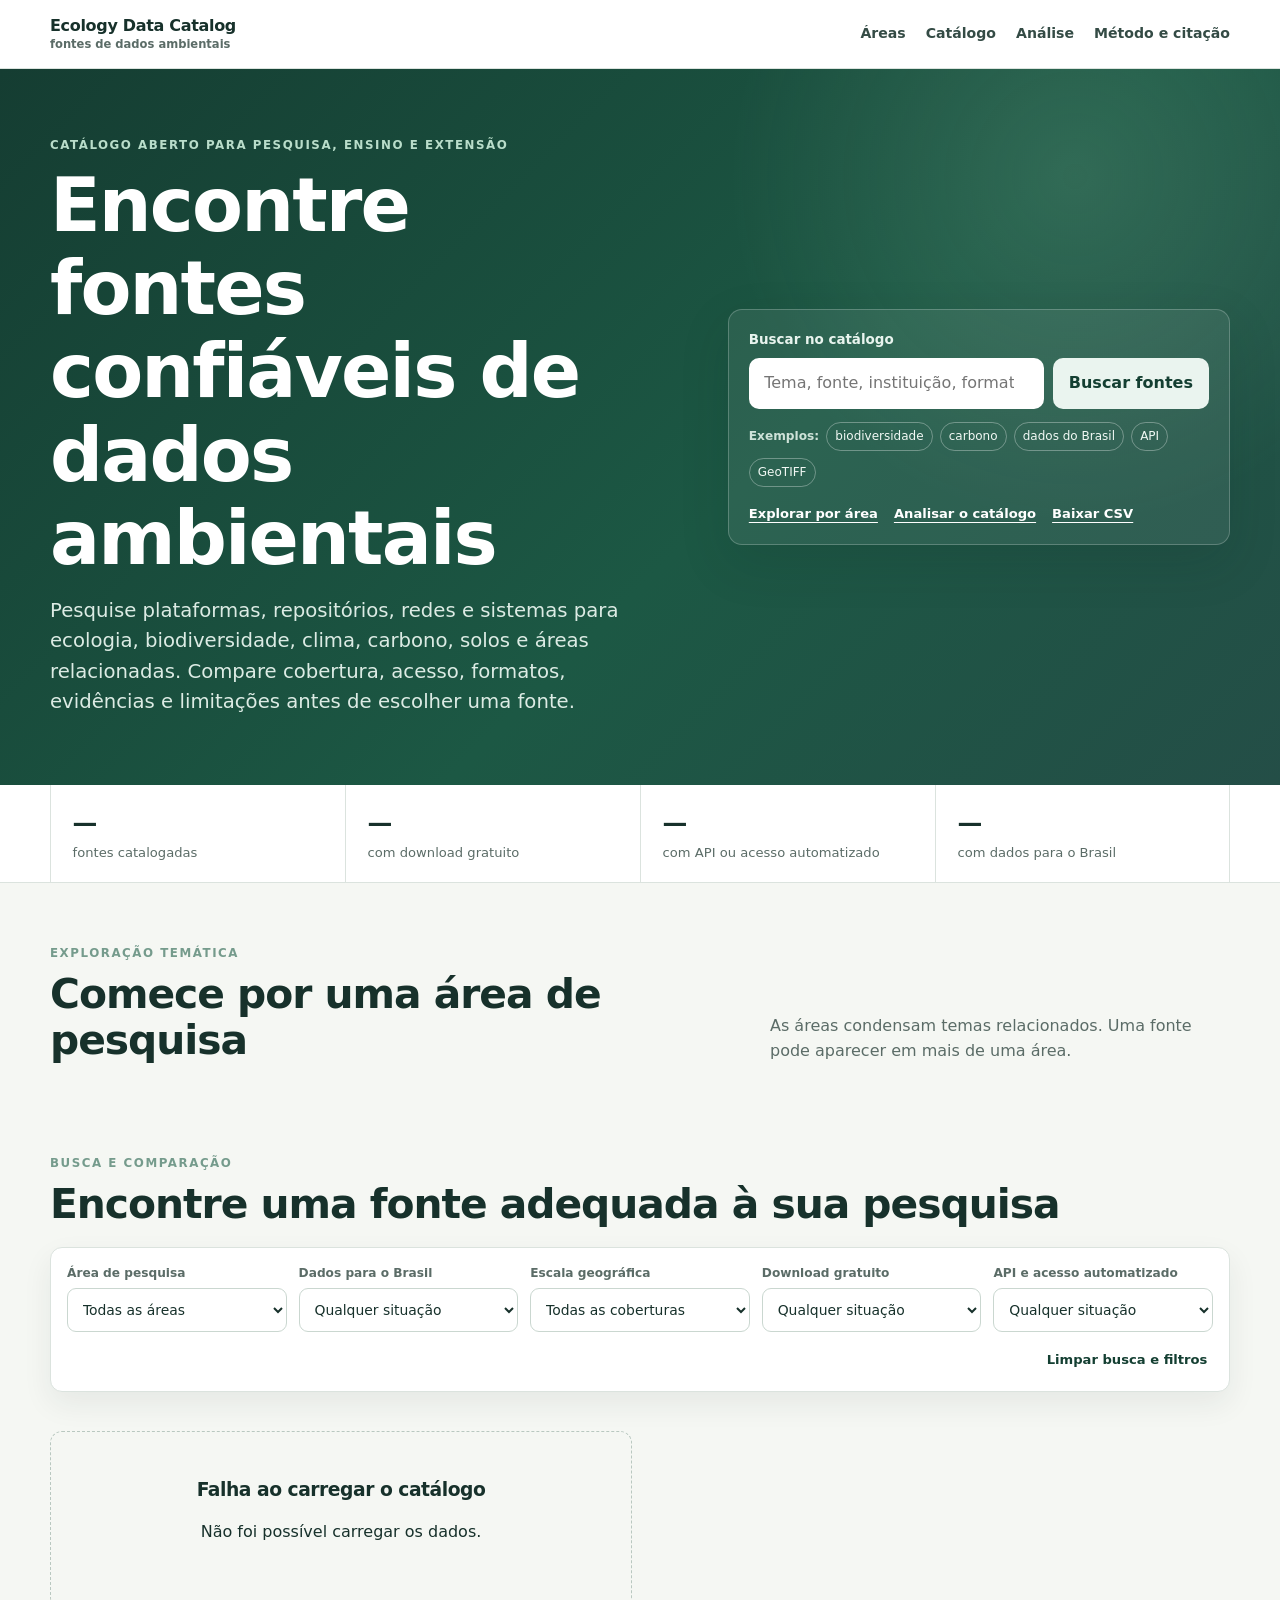
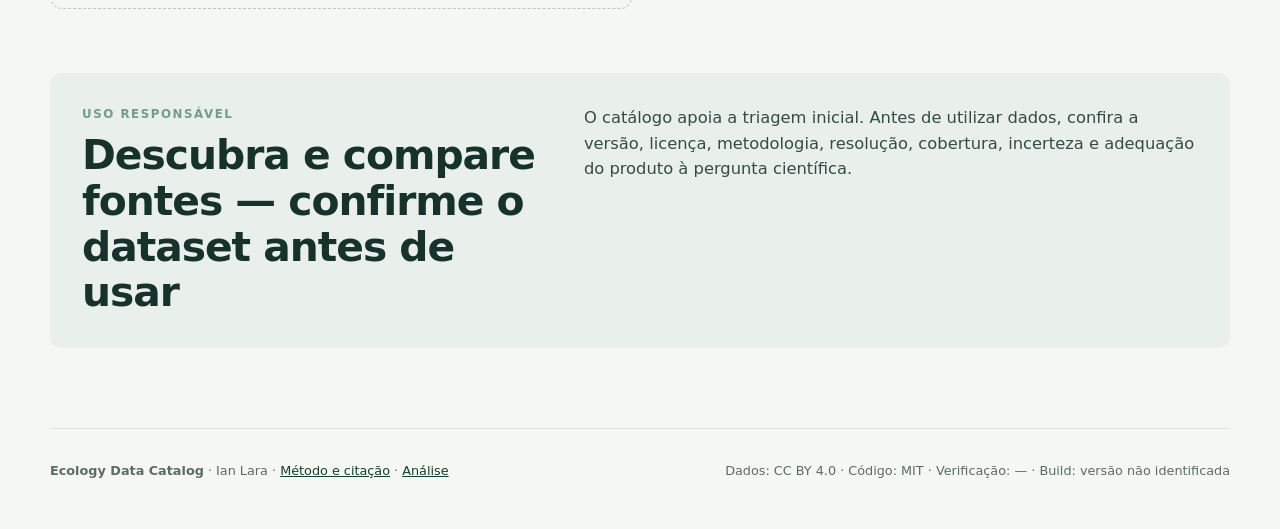
==== index.html @ 678d7e71 "Reorganizar interface e preparar governança da release Executa UX1 e RELEASE1 documental sem alterar" ====
<!doctype html>
<html lang="pt-BR">
<head>
<meta charset="utf-8"><meta name="viewport" content="width=device-width,initial-scale=1">
<meta name="description" content="Pesquise e compare fontes confiáveis de dados ambientais para pesquisa, ensino e extensão.">
<title>Ecology Data Catalog · Fontes de dados ambientais</title><link rel="stylesheet" href="assets/style.css">
</head>
<body>
<a class="skip" href="#conteudo">Ir ao conteúdo</a>
<nav class="site-nav" aria-label="Navegação principal"><div class="wrap nav-inner">
<a class="brand" href="index.html"><span>Ecology Data Catalog</span><small>fontes de dados ambientais</small></a>
<div class="nav-links"><a href="#areas">Áreas</a><a href="#catalogo">Catálogo</a><a href="analytics.html">Análise</a><a href="about.html">Método e citação</a></div>
</div></nav>
<header class="hero"><div class="wrap hero-grid">
<div class="hero-copy">
<p class="eyebrow">Catálogo aberto para pesquisa, ensino e extensão</p>
<h1>Encontre fontes confiáveis de dados ambientais</h1>
<p class="lead">Pesquise plataformas, repositórios, redes e sistemas para ecologia, biodiversidade, clima, carbono, solos e áreas relacionadas. Compare cobertura, acesso, formatos, evidências e limitações antes de escolher uma fonte.</p>
</div>
<div class="hero-tool">
<form class="hero-search" id="hero-search" role="search">
<label for="q">Buscar no catálogo</label>
<div class="search-row"><input id="q" type="search" autocomplete="off" placeholder="Tema, fonte, instituição, formato ou finalidade…"><button type="submit">Buscar fontes</button></div>
</form>
<div class="quick-search" aria-label="Buscas sugeridas"><span>Exemplos:</span><button type="button" data-query="biodiversidade">biodiversidade</button><button type="button" data-query="carbono">carbono</button><button type="button" data-query="Brasil">dados do Brasil</button><button type="button" data-query="API">API</button><button type="button" data-query="GeoTIFF">GeoTIFF</button></div>
<div class="hero-links"><a href="#areas">Explorar por área</a><a href="analytics.html">Analisar o catálogo</a><a href="data/data_resources.csv" download>Baixar CSV</a></div>
</div>
</div></header>
<section class="stats" aria-label="Resumo do catálogo"><div class="wrap stats-grid">
<div><strong id="n-total">—</strong><span>fontes catalogadas</span></div>
<div><strong id="n-free">—</strong><span>com download gratuito</span></div>
<div><strong id="n-api">—</strong><span>com API ou acesso automatizado</span></div>
<div><strong id="n-br">—</strong><span>com dados para o Brasil</span></div>
</div></section>
<main id="conteudo">
<section class="wrap areas-section" id="areas">
<div class="section-heading"><div><p class="eyebrow">Exploração temática</p><h2>Comece por uma área de pesquisa</h2></div><p>As áreas condensam temas relacionados. Uma fonte pode aparecer em mais de uma área.</p></div>
<div class="area-grid" id="area-links"></div>
</section>
<section class="wrap catalog" id="catalogo">
<div class="heading"><div><p class="eyebrow">Busca e comparação</p><h2>Encontre uma fonte adequada à sua pesquisa</h2></div><p id="count" aria-live="polite"></p></div>
<form class="filters" id="filters" role="search" aria-label="Filtros do catálogo">
<label><span>Área de pesquisa</span><select id="area"><option value="">Todas as áreas</option></select></label>
<label><span>Dados para o Brasil</span><select id="brazil"><option value="">Qualquer situação</option><option>sim</option><option>parcial</option><option>não</option><option>não se aplica</option><option>desconhecido</option></select></label>
<label><span>Escala geográfica</span><select id="coverage"><option value="">Todas as coberturas</option></select></label>
<label><span>Download gratuito</span><select id="download"><option value="">Qualquer situação</option><option>sim</option><option>parcial</option><option>não</option><option>desconhecido</option><option>não se aplica</option></select></label>
<label><span>API e acesso automatizado</span><select id="programmatic"><option value="">Qualquer situação</option><option>sim</option><option>parcial</option><option>não</option><option>não se aplica</option><option>desconhecido</option></select></label>
<button type="button" id="clear">Limpar busca e filtros</button>
</form>
<div id="list" class="cards"></div>
<div id="empty" class="empty" hidden><h3>Nenhuma fonte corresponde à busca</h3><p>Remova um filtro ou tente um termo mais amplo.</p></div>
</section>
<section class="wrap about"><div><p class="eyebrow">Uso responsável</p><h2>Descubra e compare fontes — confirme o dataset antes de usar</h2></div><p>O catálogo apoia a triagem inicial. Antes de utilizar dados, confira a versão, licença, metodologia, resolução, cobertura, incerteza e adequação do produto à pergunta científica.</p></section>
</main>
<footer class="wrap"><p><strong>Ecology Data Catalog</strong> · Ian Lara · <a href="about.html">Método e citação</a> · <a href="analytics.html">Análise</a></p><p>Dados: CC BY 4.0 · Código: MIT · Verificação: <span id="updated">—</span> · Build: <span data-build-meta>—</span></p></footer>
<script src="assets/app.js" defer></script>
<script src="assets/build-meta.js" defer></script>
</body></html>
---- assets/style.css ----
:root{
  --ink:#17312b;
  --muted:#5b6c67;
  --paper:#f5f7f3;
  --surface:#ffffff;
  --line:#dbe3de;
  --green:#205f49;
  --dark:#143f32;
  --soft:#e5f1eb;
  --blue:#e8f1f5;
  --amber:#f6eed9;
  --shadow:0 12px 30px #17312b12;
  font-family:Inter,ui-sans-serif,system-ui,-apple-system,"Segoe UI",sans-serif;
  color:var(--ink);
  background:var(--paper);
}
*{box-sizing:border-box}
html{scroll-behavior:smooth}
body{margin:0;line-height:1.55;background:var(--paper)}
a{color:var(--dark)}
a:focus-visible,button:focus-visible,input:focus-visible,select:focus-visible,summary:focus-visible{outline:3px solid #76a995;outline-offset:3px}
button,input,select{font:inherit}
.skip{position:fixed;top:-5rem;left:1rem;z-index:20;padding:.7rem 1rem;background:#fff;border-radius:8px}
.skip:focus{top:1rem}
.wrap{width:min(1180px,calc(100% - 2rem));margin-inline:auto}

.site-nav{position:sticky;top:0;z-index:10;background:#ffffffee;border-bottom:1px solid var(--line);backdrop-filter:blur(12px)}
.nav-inner{display:flex;min-height:68px;align-items:center;justify-content:space-between;gap:2rem}
.brand{display:flex;flex-direction:column;color:var(--ink);text-decoration:none;line-height:1.15}
.brand span{font-weight:850;letter-spacing:-.02em}
.brand small{margin-top:.18rem;color:var(--muted);font-size:.72rem;font-weight:600}
.nav-links{display:flex;align-items:center;gap:1.25rem}
.nav-links a{color:#344b45;font-size:.88rem;font-weight:700;text-decoration:none}
.nav-links a:hover{text-decoration:underline;text-underline-offset:.25rem}

.hero{color:#fff;background:radial-gradient(circle at 84% 15%,#9dcab029,transparent 28%),linear-gradient(135deg,#153d32,#1c5844 58%,#244e47)}
.hero-grid{display:grid;grid-template-columns:minmax(0,1.1fr) minmax(340px,.9fr);gap:4rem;align-items:center;padding:4.2rem 0}
.hero-copy{min-width:0}
.eyebrow{margin:0 0 .6rem;color:#759b8c;font-size:.74rem;font-weight:850;letter-spacing:.13em;text-transform:uppercase}
.hero .eyebrow{color:#b9ddca}
h1,h2,h3{margin-top:0;line-height:1.12;letter-spacing:-.025em}
h1{max-width:760px;margin-bottom:1rem;font-size:clamp(2.45rem,5.8vw,4.7rem)}
h2{font-size:clamp(1.75rem,3.6vw,2.55rem)}
.lead{max-width:760px;margin:0;color:#dcebe4;font-size:clamp(1.02rem,1.8vw,1.23rem)}
.hero-tool{padding:1.25rem;background:#ffffff12;border:1px solid #ffffff38;border-radius:14px;box-shadow:0 18px 50px #0b2a2224}
.hero-search label{display:block;margin-bottom:.45rem;color:#e8f4ee;font-size:.84rem;font-weight:800}
.search-row{display:grid;grid-template-columns:minmax(0,1fr) auto;gap:.55rem}
.search-row input{min-width:0;min-height:50px;padding:.78rem .9rem;border:1px solid #ffffff85;border-radius:10px;background:#fff;color:var(--ink)}
.search-row button{min-height:50px;padding:.72rem 1rem;border:0;border-radius:10px;background:#eaf4ef;color:var(--dark);font-weight:850;cursor:pointer}
.quick-search{display:flex;flex-wrap:wrap;align-items:center;gap:.45rem;margin-top:.8rem;color:#cee2d8;font-size:.76rem}
.quick-search span{font-weight:750}
.quick-search button{padding:.25rem .5rem;border:1px solid #ffffff52;border-radius:999px;background:transparent;color:#f1f8f4;font-size:.75rem;cursor:pointer}
.quick-search button:hover{background:#ffffff18}
.hero-links{display:flex;flex-wrap:wrap;gap:.75rem 1rem;margin-top:1.1rem}
.hero-links a{color:#fff;font-size:.82rem;font-weight:750;text-underline-offset:.22rem}
.actions{display:flex;flex-wrap:wrap;gap:.7rem;margin-top:1.6rem}
.btn{display:inline-flex;min-height:44px;align-items:center;padding:.65rem .9rem;border:1px solid #ffffff66;border-radius:10px;color:#fff;font-weight:750;text-decoration:none}
.btn.primary,.primary{background:#fff;color:var(--dark)}

.stats{background:#fff;border-bottom:1px solid var(--line)}
.stats-grid{display:grid;grid-template-columns:repeat(4,1fr)}
.stats-grid div{display:flex;flex-direction:column;padding:1.2rem 1.35rem;border-left:1px solid var(--line)}
.stats-grid div:last-child{border-right:1px solid var(--line)}
.stats strong{font-size:1.55rem}
.stats span{color:var(--muted);font-size:.82rem}

.areas-section{padding:3.8rem 0 1.2rem}
.section-heading,.heading{display:flex;align-items:end;justify-content:space-between;gap:2rem;margin-bottom:1.25rem}
.section-heading h2,.heading h2{margin:0}
.section-heading>p,.heading>p{max-width:460px;margin:0;color:var(--muted)}
.area-grid{display:grid;grid-template-columns:repeat(3,minmax(0,1fr));gap:.8rem}
.area-card{display:flex;min-height:112px;flex-direction:column;align-items:flex-start;justify-content:space-between;padding:1rem;border:1px solid var(--line);border-radius:12px;background:#fff;color:var(--ink);text-align:left;cursor:pointer}
.area-card:hover{border-color:#a9c4b6;box-shadow:var(--shadow)}
.area-card strong{font-size:.95rem;line-height:1.3}
.area-card span{color:var(--muted);font-size:.78rem}

.catalog{padding:3.2rem 0 4rem}
.filters{display:grid;grid-template-columns:repeat(5,minmax(135px,1fr));gap:.75rem;padding:1rem;background:#fff;border:1px solid var(--line);border-radius:12px;box-shadow:var(--shadow)}
.filters label{display:flex;flex-direction:column;gap:.3rem;color:var(--muted);font-size:.76rem;font-weight:780}
.filters select{width:100%;min-height:44px;padding:.62rem .68rem;border:1px solid #cad7d0;border-radius:9px;background:#fff;color:var(--ink);font-size:.87rem;font-weight:500}
.filters button{grid-column:1/-1;justify-self:end;padding:.35rem;border:0;background:none;color:var(--dark);font-size:.82rem;font-weight:780;cursor:pointer}

.cards{display:grid;grid-template-columns:repeat(2,minmax(0,1fr));gap:1rem;margin-top:1.2rem}
.card{display:flex;min-width:0;flex-direction:column;padding:1.2rem;background:#fff;border:1px solid var(--line);border-radius:12px}
.card:hover{border-color:#b6cbbf;box-shadow:var(--shadow)}
.top{display:flex;align-items:start;justify-content:space-between;gap:1rem}
.card h3{margin-bottom:.35rem;font-size:1.18rem}
.acronym{color:var(--muted);font-weight:650}
.tag{flex:0 1 auto;max-width:46%;text-align:right;padding:.25rem .48rem;border-radius:8px;background:var(--soft);color:var(--dark);font-size:.7rem;font-weight:800}
.description{color:#344b45}
.chips{display:flex;flex-wrap:wrap;gap:.4rem;margin:.7rem 0}
.chip{padding:.22rem .46rem;border-radius:7px;background:var(--blue);color:#315464;font-size:.72rem}
.access{display:flex;flex-wrap:wrap;gap:.5rem;margin-top:auto;color:var(--muted);font-size:.78rem}
.access span{padding:.28rem .48rem;border:1px solid var(--line);border-radius:8px}
details{margin-top:1rem;padding-top:.8rem;border-top:1px solid var(--line)}
summary{color:var(--dark);font-weight:750;cursor:pointer}
.details{display:grid;grid-template-columns:1fr 1fr;gap:.8rem 1rem;margin:1rem 0}
.detail{min-width:0}
.detail strong{display:block;color:var(--muted);font-size:.68rem;letter-spacing:.04em;text-transform:uppercase}
.detail span{overflow-wrap:anywhere;font-size:.86rem}
.notes{padding:.7rem;background:var(--amber);border-radius:9px;font-size:.84rem}
.source-links{display:flex;flex-wrap:wrap;gap:.5rem 1rem;align-items:center}
.source{display:inline-flex;margin-top:.8rem;font-weight:800}
.empty{margin-top:1.2rem;padding:3rem 1rem;border:1px dashed #b9c8c0;border-radius:12px;text-align:center}

.about{display:grid;grid-template-columns:.85fr 1.15fr;gap:3rem;margin:0 auto 5rem;padding:2rem;background:#e9efeb;border-radius:12px}
.about h2{margin:0}
.about>p{margin:0;color:#344b45;font-size:1.02rem}
footer{display:flex;justify-content:space-between;gap:2rem;padding:2rem 0 3rem;border-top:1px solid var(--line);color:var(--muted);font-size:.8rem}
footer p{margin:0}

.hero.compact .wrap{padding:3.2rem 0 2.8rem}
.hero.compact h1{font-size:clamp(2.25rem,5vw,4rem)}
.analytics{padding:3.5rem 0}
.analysis-intro{display:grid;grid-template-columns:.8fr 1.2fr;gap:3rem;align-items:end;margin-bottom:1.5rem}
.analysis-intro h2{margin:0}
.analysis-intro>p{margin:0;color:var(--muted)}
.summary-grid{display:grid;grid-template-columns:repeat(6,1fr);margin-bottom:1.2rem;background:#fff;border:1px solid var(--line);border-radius:12px;overflow:hidden}
.summary-grid div{display:flex;min-width:0;flex-direction:column;padding:1.15rem;border-right:1px solid var(--line)}
.summary-grid div:last-child{border-right:0}
.summary-grid strong{font-size:1.55rem}
.summary-grid span{color:var(--muted);font-size:.78rem}
.chart-grid{display:grid;grid-template-columns:repeat(2,minmax(0,1fr));gap:1rem}
.chart-card{padding:1.25rem;background:#fff;border:1px solid var(--line);border-radius:12px}
.chart-card.wide{grid-column:1/-1}
.chart-card h2{margin-bottom:.35rem;font-size:1.35rem}
.chart-card>p{margin-top:0;color:var(--muted);font-size:.87rem}
.bars{display:grid;gap:.72rem;margin-top:1rem}
.bar-row{display:grid;gap:.25rem}
.bar-label{display:flex;justify-content:space-between;gap:1rem;font-size:.84rem}
.bar-label span{overflow-wrap:anywhere}
.bar-track{height:.58rem;overflow:hidden;background:var(--soft);border-radius:999px}
.bar-track span{display:block;height:100%;background:linear-gradient(90deg,var(--green),#4f9277);border-radius:inherit}
.prose{max-width:920px;padding-top:3.7rem;padding-bottom:4rem}
.prose section{padding:1.7rem 0;border-bottom:1px solid var(--line)}
.prose section:first-child{padding-top:0}
.prose h2{font-size:clamp(1.55rem,3vw,2.1rem)}
.prose p,.prose li{color:#344b45}
.prose blockquote{margin:1rem 0;padding:1rem 1.2rem;background:#e9efeb;border-left:4px solid var(--green);border-radius:0 10px 10px 0}
.prose li+li{margin-top:.35rem}

@media(max-width:960px){
  .hero-grid{grid-template-columns:1fr;gap:2rem;padding:3.7rem 0}
  .area-grid{grid-template-columns:repeat(2,minmax(0,1fr))}
  .filters{grid-template-columns:repeat(3,1fr)}
  .stats-grid{grid-template-columns:repeat(2,1fr)}
  .summary-grid{grid-template-columns:repeat(3,1fr)}
  .summary-grid div{border-bottom:1px solid var(--line)}
}
@media(max-width:720px){
  .nav-inner{min-height:60px}
  .brand small{display:none}
  .nav-links{gap:.8rem}
  .nav-links a:nth-child(1),.nav-links a:nth-child(3){display:none}
  .hero-grid{padding:3rem 0}
  .search-row{grid-template-columns:1fr}
  .section-heading,.heading,footer{align-items:start;flex-direction:column}
  .area-grid,.filters,.cards,.about,.analysis-intro,.chart-grid{grid-template-columns:1fr}
  .details{grid-template-columns:1fr}
  .stats-grid div{padding:1rem}
  .summary-grid{grid-template-columns:repeat(2,1fr)}
  .chart-card.wide{grid-column:auto}
}
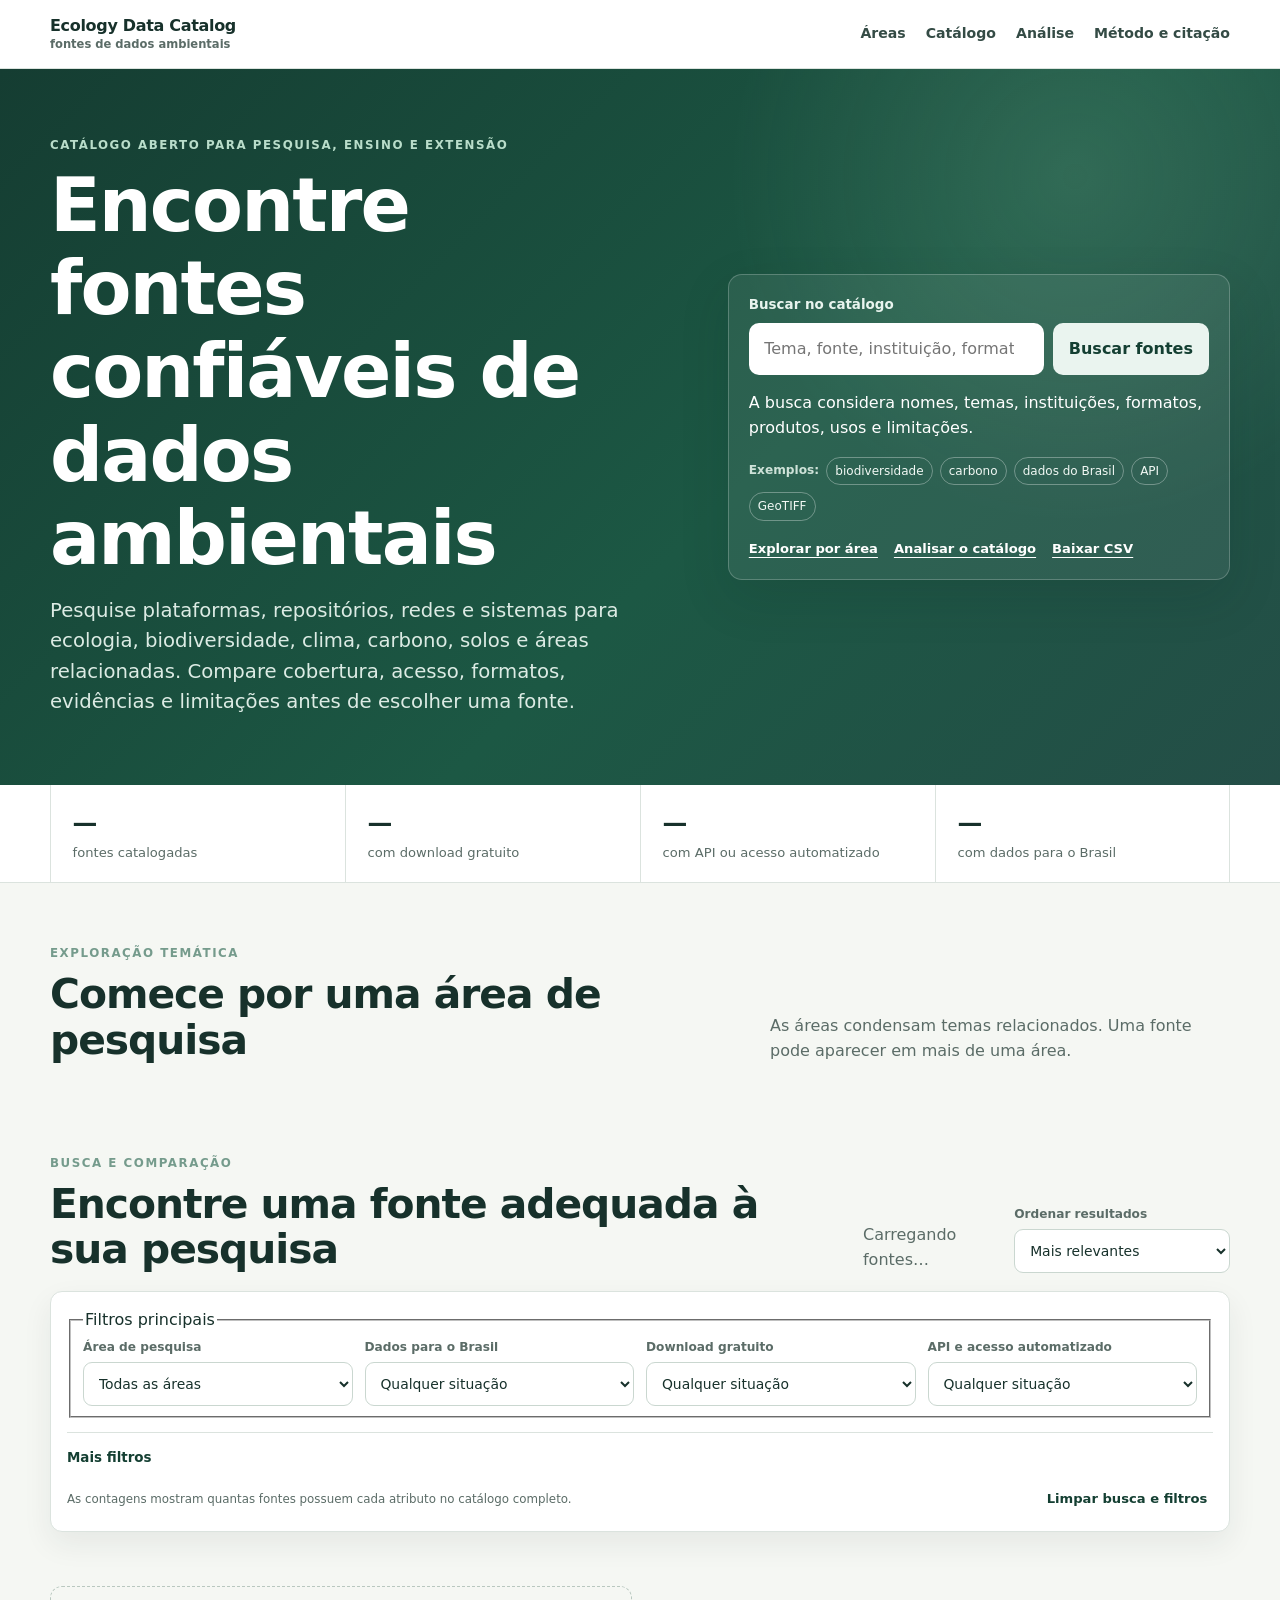
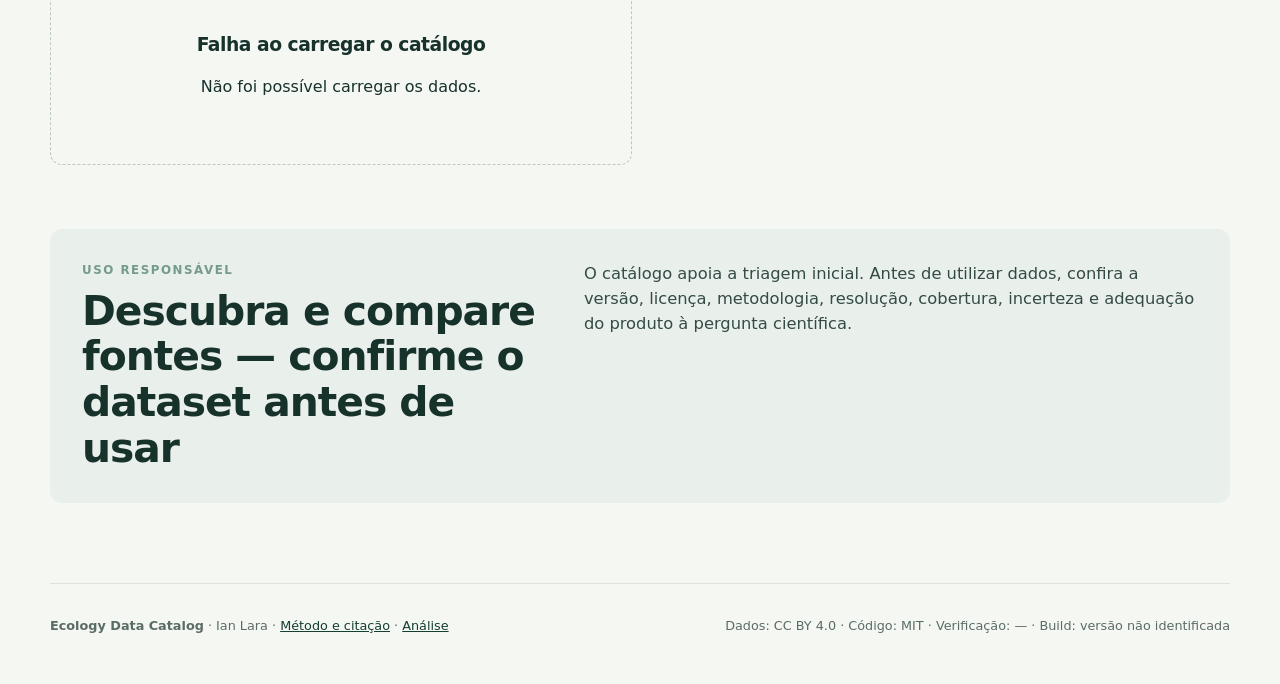
==== commit 60dfdfc1: "a11y: aprimorar estrutura, estados e fallback do catálogo" ====
--- a/index.html
+++ b/index.html
@@ -3,13 +3,14 @@
 <head>
 <meta charset="utf-8"><meta name="viewport" content="width=device-width,initial-scale=1">
 <meta name="description" content="Pesquise e compare fontes confiáveis de dados ambientais para pesquisa, ensino e extensão.">
+<meta name="theme-color" content="#173f32"><meta name="color-scheme" content="light">
 <title>Ecology Data Catalog · Fontes de dados ambientais</title><link rel="stylesheet" href="assets/style.css">
 </head>
 <body>
 <a class="skip" href="#conteudo">Ir ao conteúdo</a>
 <nav class="site-nav" aria-label="Navegação principal"><div class="wrap nav-inner">
-<a class="brand" href="index.html"><span>Ecology Data Catalog</span><small>fontes de dados ambientais</small></a>
-<div class="nav-links"><a href="#areas">Áreas</a><a href="#catalogo">Catálogo</a><a href="analytics.html">Análise</a><a href="about.html">Método e citação</a></div>
+<a class="brand" href="index.html" aria-label="Ecology Data Catalog — página inicial"><span>Ecology Data Catalog</span><small>fontes de dados ambientais</small></a>
+<div class="nav-links"><a href="#areas">Áreas</a><a href="#catalogo" aria-current="page">Catálogo</a><a href="analytics.html">Análise</a><a href="about.html">Método e citação</a></div>
 </div></nav>
 <header class="hero"><div class="wrap hero-grid">
 <div class="hero-copy">
@@ -18,9 +19,10 @@
 <p class="lead">Pesquise plataformas, repositórios, redes e sistemas para ecologia, biodiversidade, clima, carbono, solos e áreas relacionadas. Compare cobertura, acesso, formatos, evidências e limitações antes de escolher uma fonte.</p>
 </div>
 <div class="hero-tool">
-<form class="hero-search" id="hero-search" role="search">
+<form class="hero-search" id="hero-search" role="search" aria-label="Busca principal do catálogo">
 <label for="q">Buscar no catálogo</label>
-<div class="search-row"><input id="q" type="search" autocomplete="off" placeholder="Tema, fonte, instituição, formato ou finalidade…"><button type="submit">Buscar fontes</button></div>
+<div class="search-row"><input id="q" type="search" autocomplete="off" enterkeyhint="search" aria-describedby="search-help" placeholder="Tema, fonte, instituição, formato ou finalidade…"><button type="submit">Buscar fontes</button></div>
+<p class="search-help" id="search-help">A busca considera nomes, temas, instituições, formatos, produtos, usos e limitações.</p>
 </form>
 <div class="quick-search" aria-label="Buscas sugeridas"><span>Exemplos:</span><button type="button" data-query="biodiversidade">biodiversidade</button><button type="button" data-query="carbono">carbono</button><button type="button" data-query="Brasil">dados do Brasil</button><button type="button" data-query="API">API</button><button type="button" data-query="GeoTIFF">GeoTIFF</button></div>
 <div class="hero-links"><a href="#areas">Explorar por área</a><a href="analytics.html">Analisar o catálogo</a><a href="data/data_resources.csv" download>Baixar CSV</a></div>
@@ -33,22 +35,36 @@
 <div><strong id="n-br">—</strong><span>com dados para o Brasil</span></div>
 </div></section>
 <main id="conteudo">
-<section class="wrap areas-section" id="areas">
-<div class="section-heading"><div><p class="eyebrow">Exploração temática</p><h2>Comece por uma área de pesquisa</h2></div><p>As áreas condensam temas relacionados. Uma fonte pode aparecer em mais de uma área.</p></div>
-<div class="area-grid" id="area-links"></div>
+<section class="wrap areas-section" id="areas" aria-labelledby="areas-heading">
+<div class="section-heading"><div><p class="eyebrow">Exploração temática</p><h2 id="areas-heading">Comece por uma área de pesquisa</h2></div><p>As áreas condensam temas relacionados. Uma fonte pode aparecer em mais de uma área.</p></div>
+<div class="area-grid" id="area-links" aria-live="polite" aria-busy="true"></div>
 </section>
-<section class="wrap catalog" id="catalogo">
-<div class="heading"><div><p class="eyebrow">Busca e comparação</p><h2>Encontre uma fonte adequada à sua pesquisa</h2></div><p id="count" aria-live="polite"></p></div>
-<form class="filters" id="filters" role="search" aria-label="Filtros do catálogo">
+<section class="wrap catalog" id="catalogo" aria-labelledby="catalog-heading">
+<div class="catalog-toolbar">
+<div class="heading"><div><p class="eyebrow">Busca e comparação</p><h2 id="catalog-heading" tabindex="-1">Encontre uma fonte adequada à sua pesquisa</h2></div><p id="count" role="status" aria-live="polite" aria-atomic="true">Carregando fontes…</p></div>
+<label class="sort-control" for="sort"><span>Ordenar resultados</span><select id="sort"><option value="relevance">Mais relevantes</option><option value="name">Nome de A a Z</option><option value="verified">Verificação mais recente</option></select></label>
+</div>
+<form class="filters" id="filters" role="search" aria-label="Filtros do catálogo" aria-describedby="filter-note">
+<fieldset class="essential-grid"><legend class="sr-only">Filtros principais</legend>
 <label><span>Área de pesquisa</span><select id="area"><option value="">Todas as áreas</option></select></label>
-<label><span>Dados para o Brasil</span><select id="brazil"><option value="">Qualquer situação</option><option>sim</option><option>parcial</option><option>não</option><option>não se aplica</option><option>desconhecido</option></select></label>
-<label><span>Escala geográfica</span><select id="coverage"><option value="">Todas as coberturas</option></select></label>
-<label><span>Download gratuito</span><select id="download"><option value="">Qualquer situação</option><option>sim</option><option>parcial</option><option>não</option><option>desconhecido</option><option>não se aplica</option></select></label>
-<label><span>API e acesso automatizado</span><select id="programmatic"><option value="">Qualquer situação</option><option>sim</option><option>parcial</option><option>não</option><option>não se aplica</option><option>desconhecido</option></select></label>
-<button type="button" id="clear">Limpar busca e filtros</button>
+<label><span>Dados para o Brasil</span><select id="brazil"><option value="">Qualquer situação</option></select></label>
+<label><span>Download gratuito</span><select id="download"><option value="">Qualquer situação</option></select></label>
+<label><span>API e acesso automatizado</span><select id="programmatic"><option value="">Qualquer situação</option></select></label>
+</fieldset>
+<details class="advanced-filters" id="advanced-filters">
+<summary>Mais filtros <span id="advanced-count" aria-live="polite"></span></summary>
+<fieldset class="advanced-grid"><legend class="sr-only">Filtros avançados</legend>
+<label><span>Cobertura geográfica declarada</span><select id="coverage"><option value="">Todas as coberturas</option></select></label>
+<label><span>Formato de dados</span><select id="format"><option value="">Todos os formatos</option></select></label>
+<label><span>Tipo de evidência</span><select id="evidence"><option value="">Todos os tipos</option></select></label>
+</fieldset>
+</details>
+<div class="filter-footer"><p id="filter-note">As contagens mostram quantas fontes possuem cada atributo no catálogo completo.</p><button type="button" id="clear">Limpar busca e filtros</button></div>
 </form>
-<div id="list" class="cards"></div>
-<div id="empty" class="empty" hidden><h3>Nenhuma fonte corresponde à busca</h3><p>Remova um filtro ou tente um termo mais amplo.</p></div>
+<div class="active-filters" id="active-filters" role="region" aria-label="Filtros ativos" aria-live="polite" hidden></div>
+<div id="list" class="cards" role="list" aria-busy="true" aria-describedby="count"></div>
+<div id="empty" class="empty" role="status" hidden><h3>Nenhuma fonte corresponde à busca</h3><p>Remova um filtro ou tente um termo mais amplo.</p></div>
+<noscript><div class="noscript"><h3>O catálogo interativo requer JavaScript</h3><p>Você ainda pode <a href="data/data_resources.csv" download>baixar o CSV completo</a>, consultar a <a href="about.html">metodologia e citação</a> ou acessar o <a href="https://github.com/Ian-loc/ecology-data-catalog">repositório no GitHub</a>.</p></div></noscript>
 </section>
 <section class="wrap about"><div><p class="eyebrow">Uso responsável</p><h2>Descubra e compare fontes — confirme o dataset antes de usar</h2></div><p>O catálogo apoia a triagem inicial. Antes de utilizar dados, confira a versão, licença, metodologia, resolução, cobertura, incerteza e adequação do produto à pergunta científica.</p></section>
 </main>
--- a/assets/style.css
+++ b/assets/style.css
@@ -71,14 +71,30 @@
 .area-grid{display:grid;grid-template-columns:repeat(3,minmax(0,1fr));gap:.8rem}
 .area-card{display:flex;min-height:112px;flex-direction:column;align-items:flex-start;justify-content:space-between;padding:1rem;border:1px solid var(--line);border-radius:12px;background:#fff;color:var(--ink);text-align:left;cursor:pointer}
 .area-card:hover{border-color:#a9c4b6;box-shadow:var(--shadow)}
+.area-card.is-active{border-color:var(--green);background:var(--soft);box-shadow:0 0 0 1px var(--green)}
 .area-card strong{font-size:.95rem;line-height:1.3}
 .area-card span{color:var(--muted);font-size:.78rem}
 
 .catalog{padding:3.2rem 0 4rem}
-.filters{display:grid;grid-template-columns:repeat(5,minmax(135px,1fr));gap:.75rem;padding:1rem;background:#fff;border:1px solid var(--line);border-radius:12px;box-shadow:var(--shadow)}
+.catalog-toolbar{display:flex;align-items:end;justify-content:space-between;gap:1.5rem;margin-bottom:1.1rem}
+.catalog-toolbar .heading{flex:1;margin:0}
+.sort-control{display:flex;min-width:210px;flex-direction:column;gap:.3rem;color:var(--muted);font-size:.76rem;font-weight:780}
+.sort-control select,.filters select{width:100%;min-height:44px;padding:.62rem .68rem;border:1px solid #cad7d0;border-radius:9px;background:#fff;color:var(--ink);font-size:.87rem;font-weight:500}
+.filters{padding:1rem;background:#fff;border:1px solid var(--line);border-radius:12px;box-shadow:var(--shadow)}
+.essential-grid{display:grid;grid-template-columns:repeat(4,minmax(145px,1fr));gap:.75rem}
+.advanced-grid{display:grid;grid-template-columns:repeat(3,minmax(160px,1fr));gap:.75rem;padding-top:.8rem}
 .filters label{display:flex;flex-direction:column;gap:.3rem;color:var(--muted);font-size:.76rem;font-weight:780}
-.filters select{width:100%;min-height:44px;padding:.62rem .68rem;border:1px solid #cad7d0;border-radius:9px;background:#fff;color:var(--ink);font-size:.87rem;font-weight:500}
-.filters button{grid-column:1/-1;justify-self:end;padding:.35rem;border:0;background:none;color:var(--dark);font-size:.82rem;font-weight:780;cursor:pointer}
+.advanced-filters{margin:.9rem 0 0;padding:.75rem 0 0;border:0;border-top:1px solid var(--line)}
+.advanced-filters summary{display:inline-flex;align-items:center;gap:.35rem;color:var(--dark);font-size:.84rem;font-weight:800;cursor:pointer}
+.advanced-filters summary span{color:var(--muted);font-size:.75rem}
+.filter-footer{display:flex;align-items:center;justify-content:space-between;gap:1rem;margin-top:.85rem}
+.filter-footer p{margin:0;color:var(--muted);font-size:.74rem}
+.filter-footer button{padding:.35rem;border:0;background:none;color:var(--dark);font-size:.82rem;font-weight:780;cursor:pointer}
+.active-filters{display:flex;flex-wrap:wrap;align-items:center;gap:.45rem;margin:1rem 0 0}
+.active-filters>span{color:var(--muted);font-size:.76rem;font-weight:780}
+.active-filters button{display:inline-flex;align-items:center;gap:.35rem;padding:.32rem .55rem;border:1px solid #b8ccc2;border-radius:999px;background:#fff;color:var(--dark);font-size:.75rem;cursor:pointer}
+.active-filters button:hover{background:var(--soft)}
+.active-filters b{font-size:.95rem;line-height:1}
 
 .cards{display:grid;grid-template-columns:repeat(2,minmax(0,1fr));gap:1rem;margin-top:1.2rem}
 .card{display:flex;min-width:0;flex-direction:column;padding:1.2rem;background:#fff;border:1px solid var(--line);border-radius:12px}
@@ -92,8 +108,8 @@
 .chip{padding:.22rem .46rem;border-radius:7px;background:var(--blue);color:#315464;font-size:.72rem}
 .access{display:flex;flex-wrap:wrap;gap:.5rem;margin-top:auto;color:var(--muted);font-size:.78rem}
 .access span{padding:.28rem .48rem;border:1px solid var(--line);border-radius:8px}
-details{margin-top:1rem;padding-top:.8rem;border-top:1px solid var(--line)}
-summary{color:var(--dark);font-weight:750;cursor:pointer}
+.card details{margin-top:1rem;padding-top:.8rem;border-top:1px solid var(--line)}
+.card summary{color:var(--dark);font-weight:750;cursor:pointer}
 .details{display:grid;grid-template-columns:1fr 1fr;gap:.8rem 1rem;margin:1rem 0}
 .detail{min-width:0}
 .detail strong{display:block;color:var(--muted);font-size:.68rem;letter-spacing:.04em;text-transform:uppercase}
@@ -142,7 +158,8 @@
 @media(max-width:960px){
   .hero-grid{grid-template-columns:1fr;gap:2rem;padding:3.7rem 0}
   .area-grid{grid-template-columns:repeat(2,minmax(0,1fr))}
-  .filters{grid-template-columns:repeat(3,1fr)}
+  .essential-grid{grid-template-columns:repeat(2,1fr)}
+  .advanced-grid{grid-template-columns:repeat(2,1fr)}
   .stats-grid{grid-template-columns:repeat(2,1fr)}
   .summary-grid{grid-template-columns:repeat(3,1fr)}
   .summary-grid div{border-bottom:1px solid var(--line)}
@@ -154,8 +171,9 @@
   .nav-links a:nth-child(1),.nav-links a:nth-child(3){display:none}
   .hero-grid{padding:3rem 0}
   .search-row{grid-template-columns:1fr}
-  .section-heading,.heading,footer{align-items:start;flex-direction:column}
-  .area-grid,.filters,.cards,.about,.analysis-intro,.chart-grid{grid-template-columns:1fr}
+  .section-heading,.heading,.catalog-toolbar,.filter-footer,footer{align-items:start;flex-direction:column}
+  .sort-control{width:100%;min-width:0}
+  .area-grid,.essential-grid,.advanced-grid,.cards,.about,.analysis-intro,.chart-grid{grid-template-columns:1fr}
   .details{grid-template-columns:1fr}
   .stats-grid div{padding:1rem}
   .summary-grid{grid-template-columns:repeat(2,1fr)}
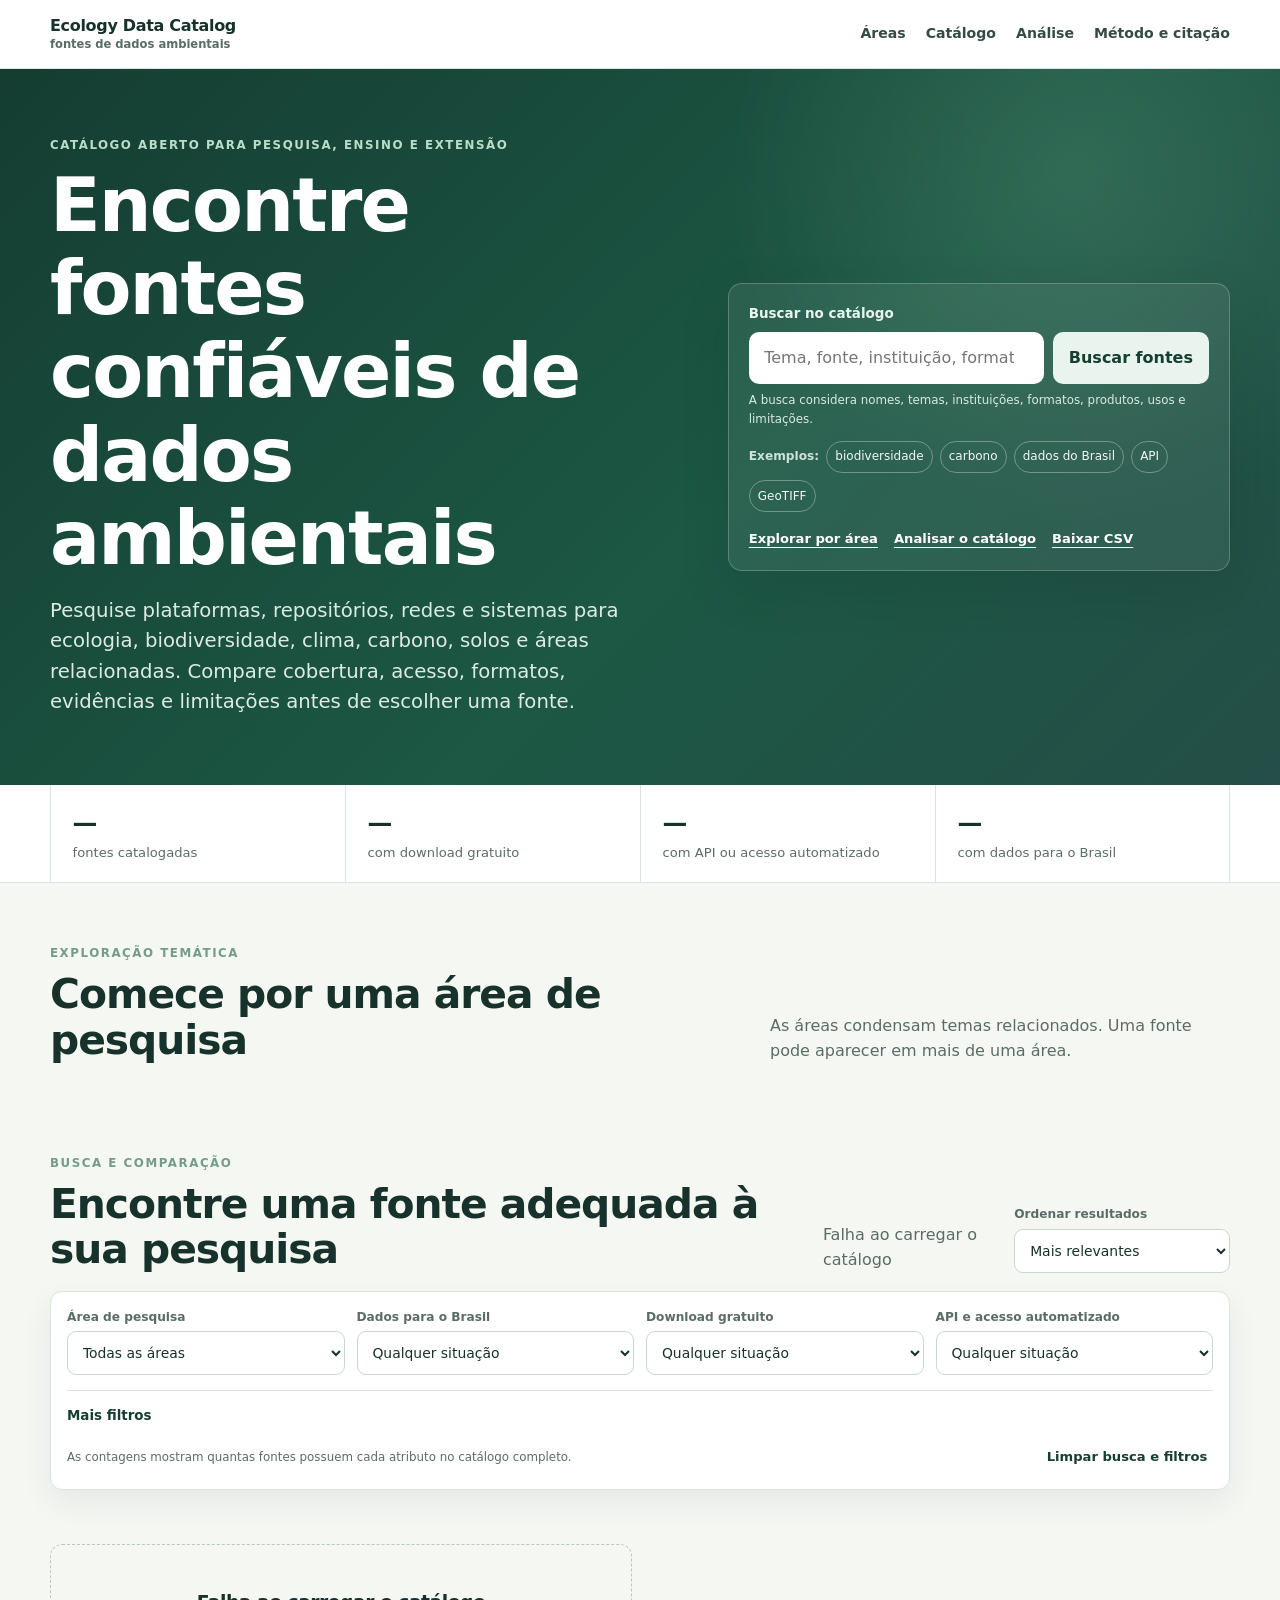
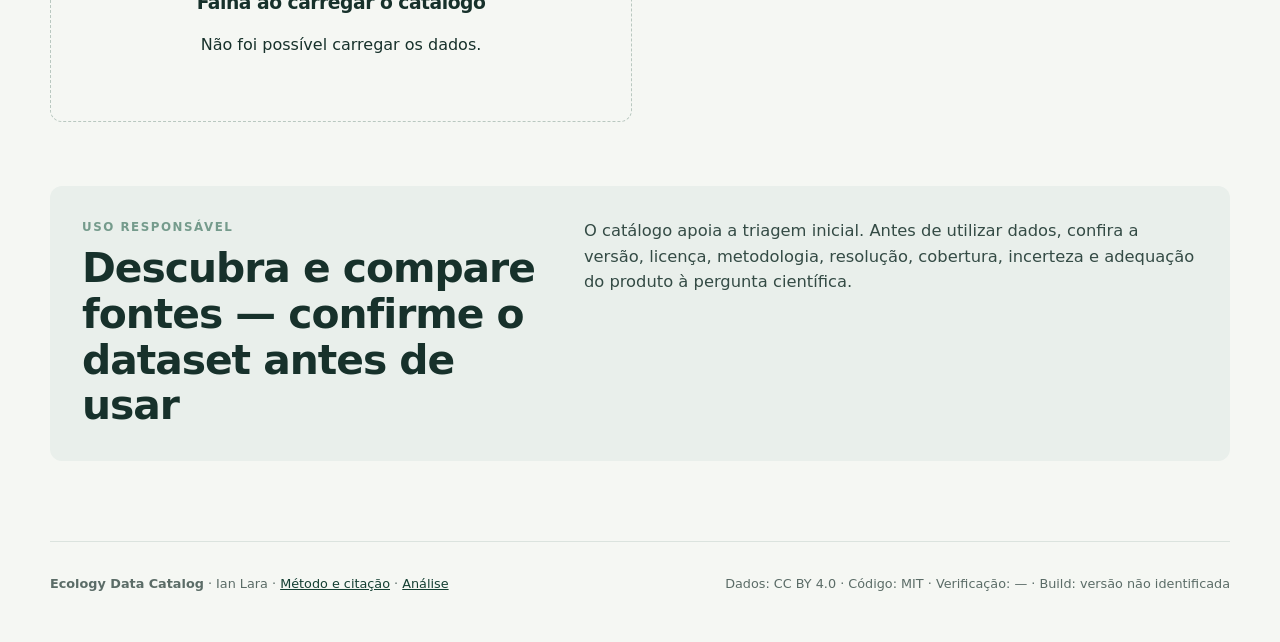
==== commit b7b3649c: "style: carregar camada de acessibilidade no catálogo" ====
--- a/index.html
+++ b/index.html
@@ -4,7 +4,7 @@
 <meta charset="utf-8"><meta name="viewport" content="width=device-width,initial-scale=1">
 <meta name="description" content="Pesquise e compare fontes confiáveis de dados ambientais para pesquisa, ensino e extensão.">
 <meta name="theme-color" content="#173f32"><meta name="color-scheme" content="light">
-<title>Ecology Data Catalog · Fontes de dados ambientais</title><link rel="stylesheet" href="assets/style.css">
+<title>Ecology Data Catalog · Fontes de dados ambientais</title><link rel="stylesheet" href="assets/style.css"><link rel="stylesheet" href="assets/accessibility.css">
 </head>
 <body>
 <a class="skip" href="#conteudo">Ir ao conteúdo</a>
--- a/assets/accessibility.css
+++ b/assets/accessibility.css
@@ -0,0 +1,132 @@
+.sr-only{
+  position:absolute!important;
+  width:1px!important;
+  height:1px!important;
+  padding:0!important;
+  margin:-1px!important;
+  overflow:hidden!important;
+  clip:rect(0,0,0,0)!important;
+  white-space:nowrap!important;
+  border:0!important;
+}
+
+fieldset{
+  min-width:0;
+  margin:0;
+  padding:0;
+  border:0;
+}
+
+.search-help{
+  margin:.45rem 0 0;
+  color:#d9ebe2;
+  font-size:.74rem;
+}
+
+[aria-busy="true"]:empty::before{
+  display:block;
+  padding:1rem;
+  color:var(--muted);
+  font-size:.86rem;
+  content:"Carregando…";
+}
+
+#catalog-heading:focus{
+  outline:3px solid #76a995;
+  outline-offset:.3rem;
+}
+
+.noscript{
+  margin-top:1.2rem;
+  padding:1rem 1.15rem;
+  border:1px solid #d7c48f;
+  border-radius:10px;
+  background:var(--amber);
+}
+
+.noscript h2,
+.noscript h3{
+  margin-bottom:.4rem;
+  font-size:1rem;
+}
+
+.noscript p{margin:0}
+
+.card,
+.chart-card,
+.area-card{
+  overflow-wrap:anywhere;
+}
+
+.quick-search button,
+.active-filters button{
+  min-height:32px;
+}
+
+.card-actions a,
+.detail-links a{
+  text-align:center;
+}
+
+section[id],
+main[id]{
+  scroll-margin-top:5rem;
+}
+
+@media (hover:hover) and (pointer:fine){
+  .card,
+  .area-card,
+  .action-primary,
+  .action-secondary,
+  .quick-search button,
+  .active-filters button{
+    transition:border-color .15s ease,background-color .15s ease,box-shadow .15s ease;
+  }
+}
+
+@media(max-width:1080px){
+  .cards{grid-template-columns:1fr}
+  .status-grid{grid-template-columns:repeat(3,minmax(0,1fr))}
+}
+
+@media(max-width:820px){
+  .nav-inner{align-items:flex-start;padding:.7rem 0}
+  .nav-links{flex-wrap:wrap;justify-content:flex-end}
+  .status-grid{grid-template-columns:1fr}
+}
+
+@media(max-width:520px){
+  .wrap{width:min(100% - 1.25rem,1180px)}
+  .nav-inner{gap:.75rem}
+  .nav-links{font-size:.8rem}
+  .hero-tool{padding:1rem}
+  .stats-grid{grid-template-columns:1fr 1fr}
+  .stats-grid div{border-right:1px solid var(--line);border-bottom:1px solid var(--line)}
+  .card{padding:1rem}
+  .card-actions{display:grid;grid-template-columns:1fr}
+  .action-primary,.action-secondary{width:100%}
+}
+
+@media(prefers-reduced-motion:reduce){
+  html{scroll-behavior:auto}
+  *,*::before,*::after{
+    scroll-behavior:auto!important;
+    transition-duration:.01ms!important;
+    animation-duration:.01ms!important;
+    animation-iteration-count:1!important;
+  }
+}
+
+@media(forced-colors:active){
+  .status-badge,
+  .chip,
+  .highlight,
+  .area-card,
+  .card,
+  .filters,
+  .chart-card{
+    border:1px solid CanvasText;
+  }
+  .status-symbol{border:1px solid CanvasText}
+  .action-primary,.action-secondary{border:1px solid LinkText}
+}
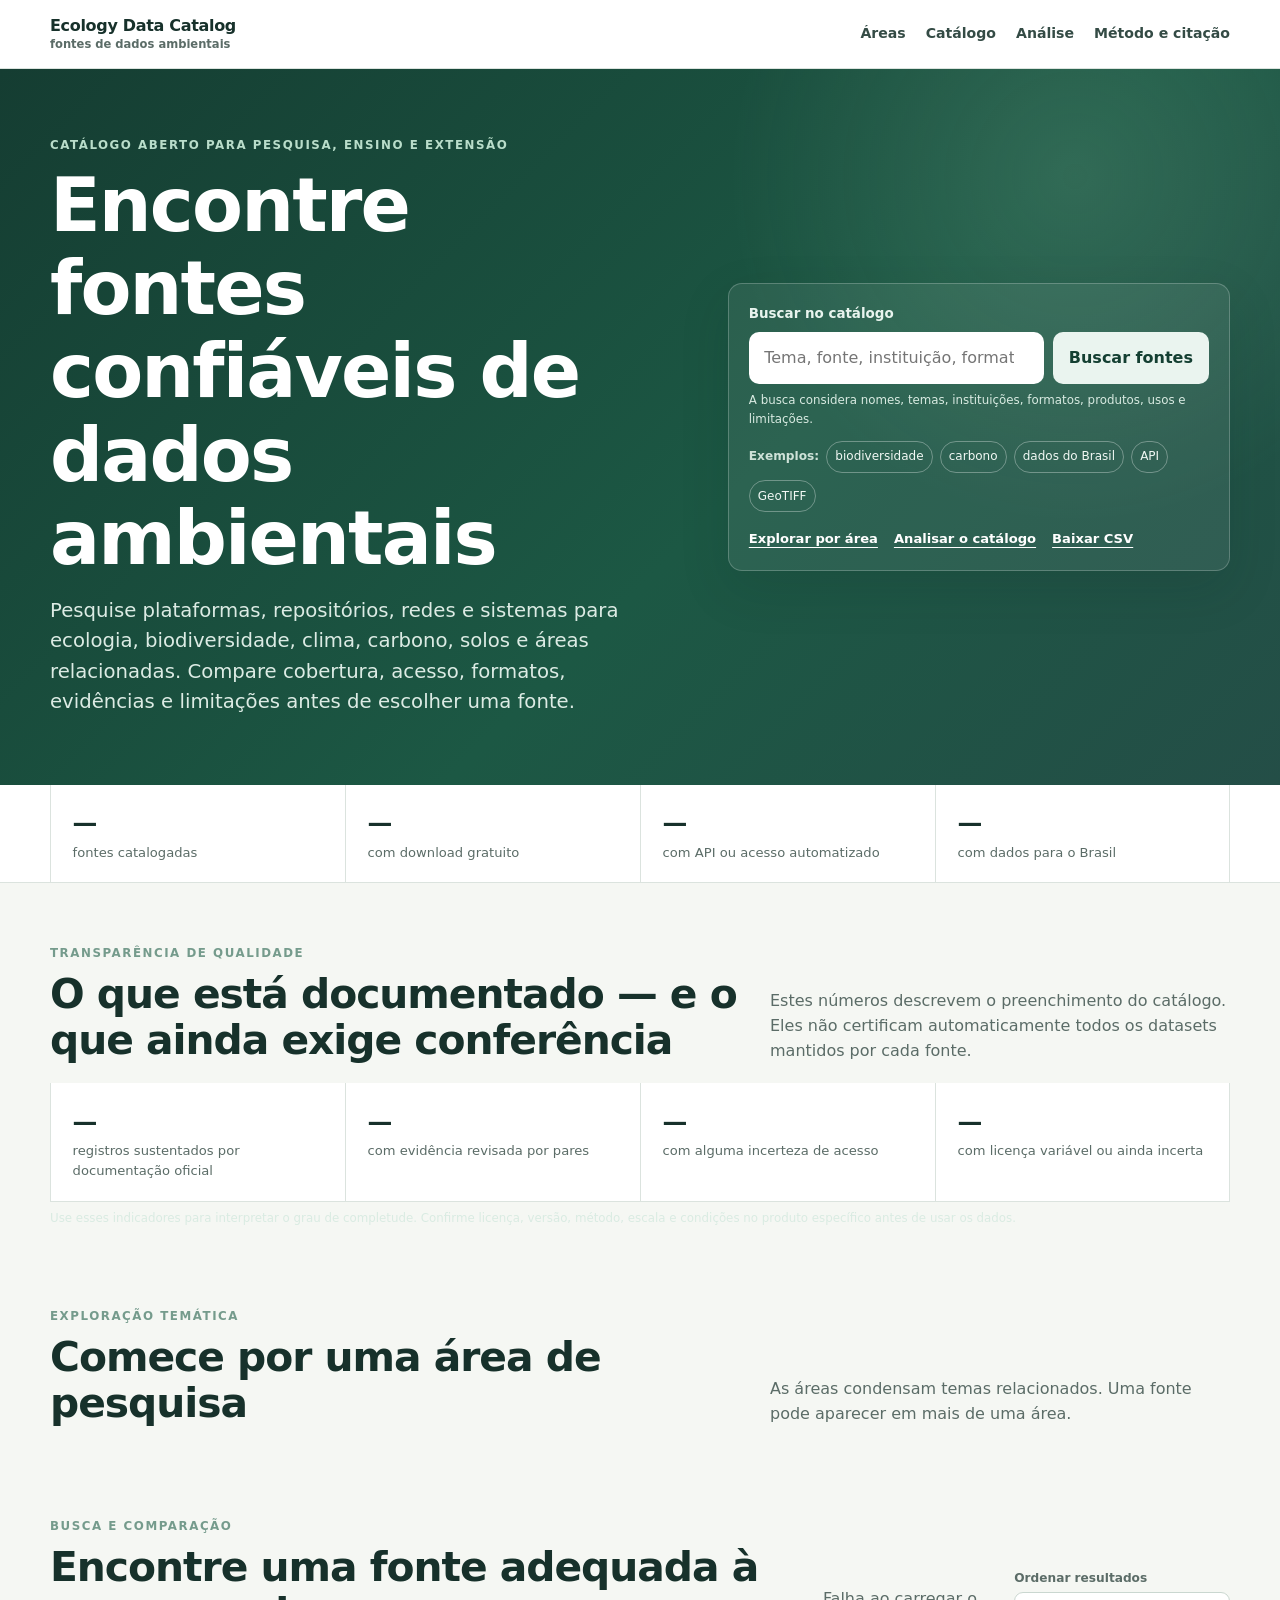
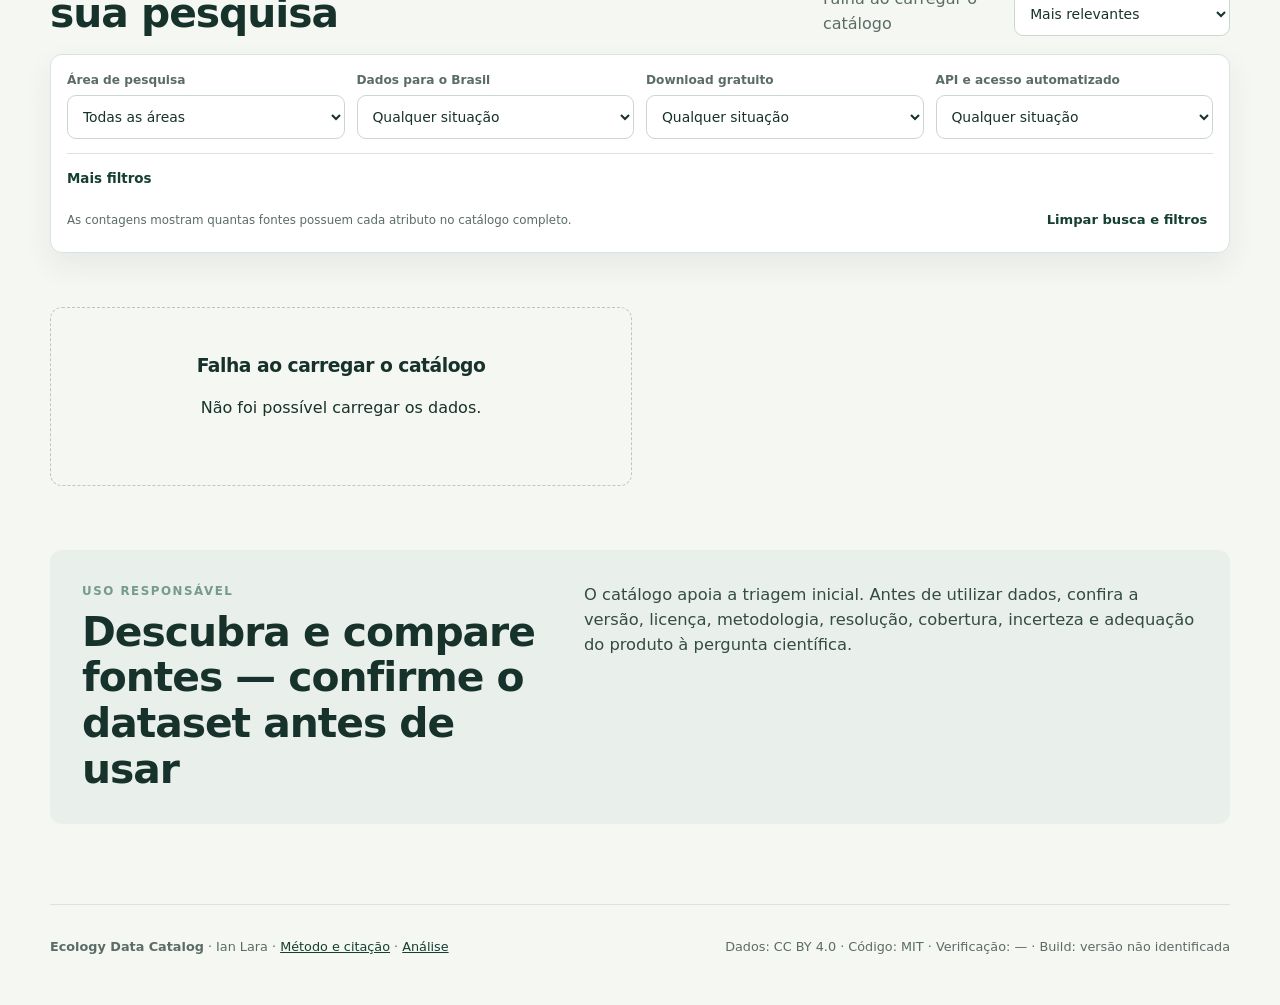
==== commit df2b88bb: "feat: apresentar transparência de qualidade na página inicial" ====
--- a/index.html
+++ b/index.html
@@ -35,6 +35,16 @@
 <div><strong id="n-br">—</strong><span>com dados para o Brasil</span></div>
 </div></section>
 <main id="conteudo">
+<section class="wrap areas-section" id="qualidade" aria-labelledby="quality-heading">
+<div class="section-heading"><div><p class="eyebrow">Transparência de qualidade</p><h2 id="quality-heading">O que está documentado — e o que ainda exige conferência</h2></div><p>Estes números descrevem o preenchimento do catálogo. Eles não certificam automaticamente todos os datasets mantidos por cada fonte.</p></div>
+<div class="stats" aria-label="Indicadores de qualidade dos registros"><div class="stats-grid">
+<div><strong id="q-official-docs">—</strong><span>registros sustentados por documentação oficial</span></div>
+<div><strong id="q-peer-reviewed">—</strong><span>com evidência revisada por pares</span></div>
+<div><strong id="q-access-uncertain">—</strong><span>com alguma incerteza de acesso</span></div>
+<div><strong id="q-license-uncertain">—</strong><span>com licença variável ou ainda incerta</span></div>
+</div></div>
+<p class="search-help">Use esses indicadores para interpretar o grau de completude. Confirme licença, versão, método, escala e condições no produto específico antes de usar os dados.</p>
+</section>
 <section class="wrap areas-section" id="areas" aria-labelledby="areas-heading">
 <div class="section-heading"><div><p class="eyebrow">Exploração temática</p><h2 id="areas-heading">Comece por uma área de pesquisa</h2></div><p>As áreas condensam temas relacionados. Uma fonte pode aparecer em mais de uma área.</p></div>
 <div class="area-grid" id="area-links" aria-live="polite" aria-busy="true"></div>
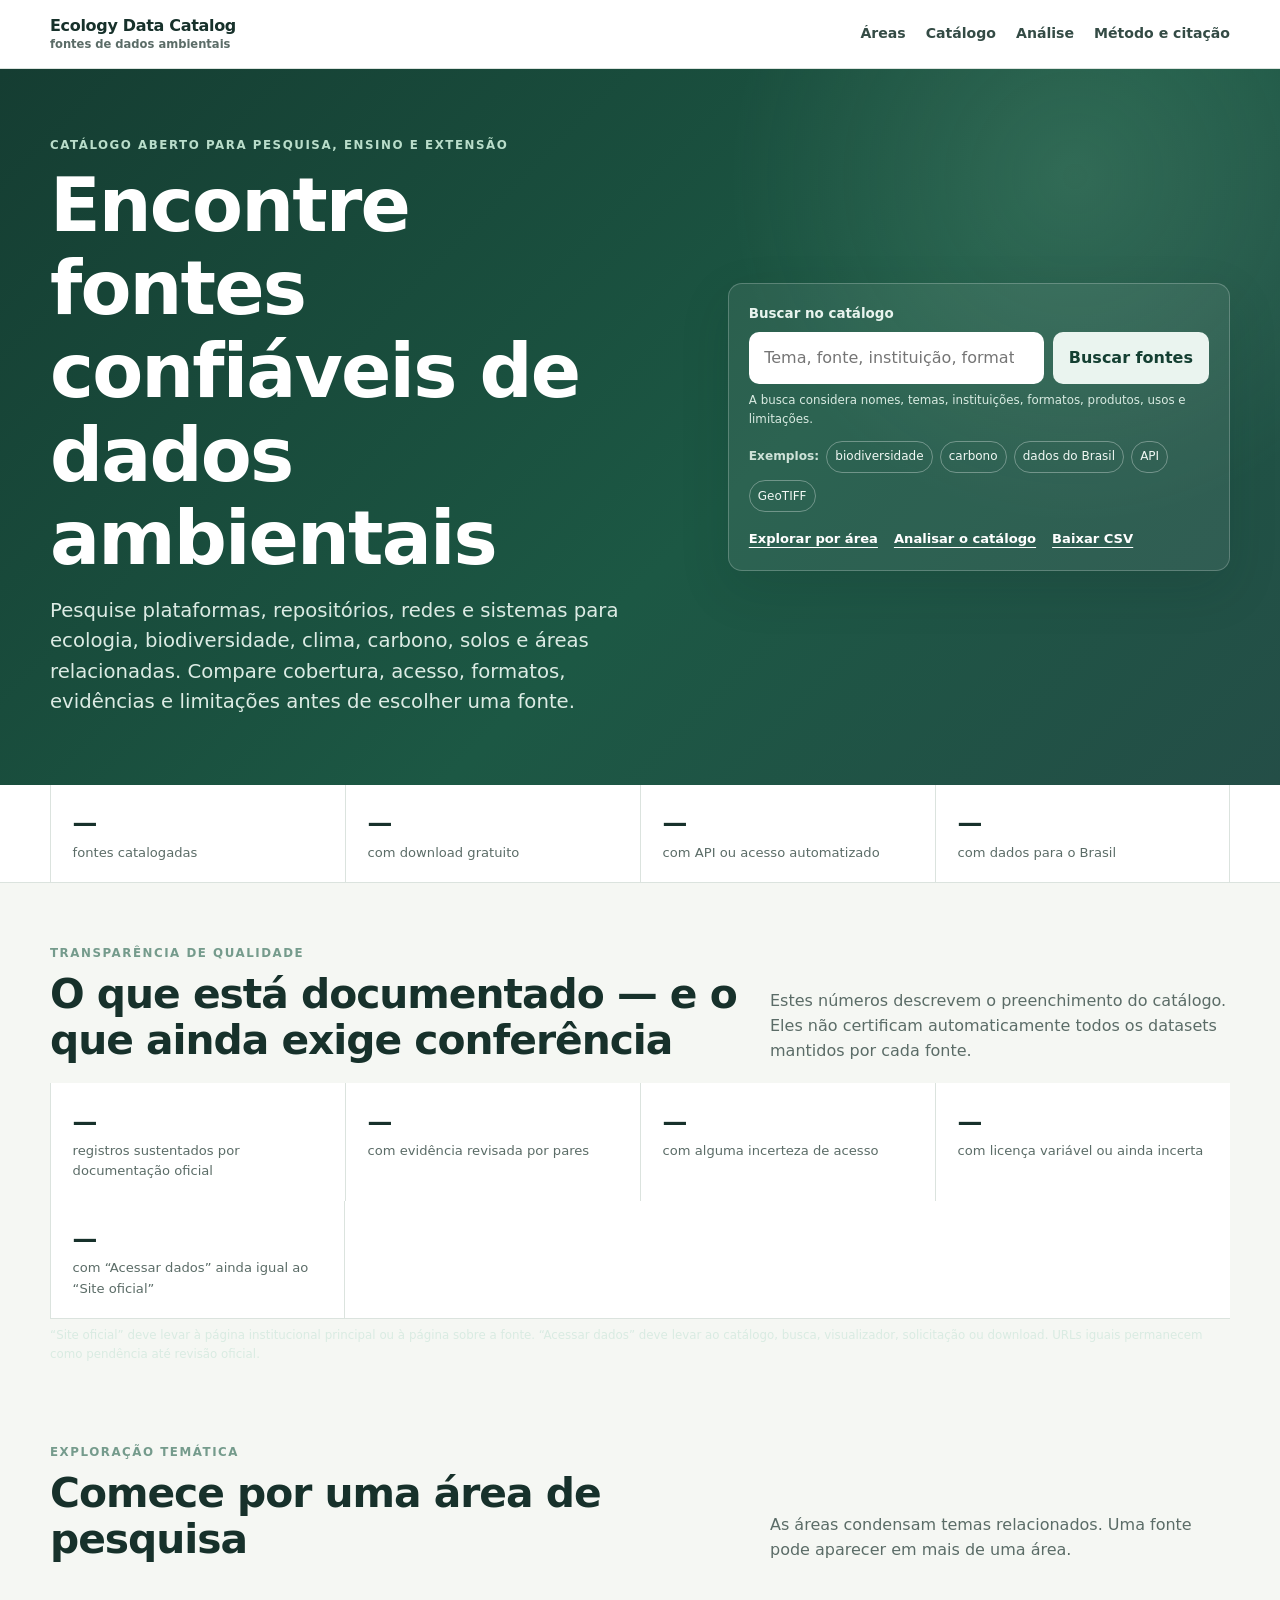
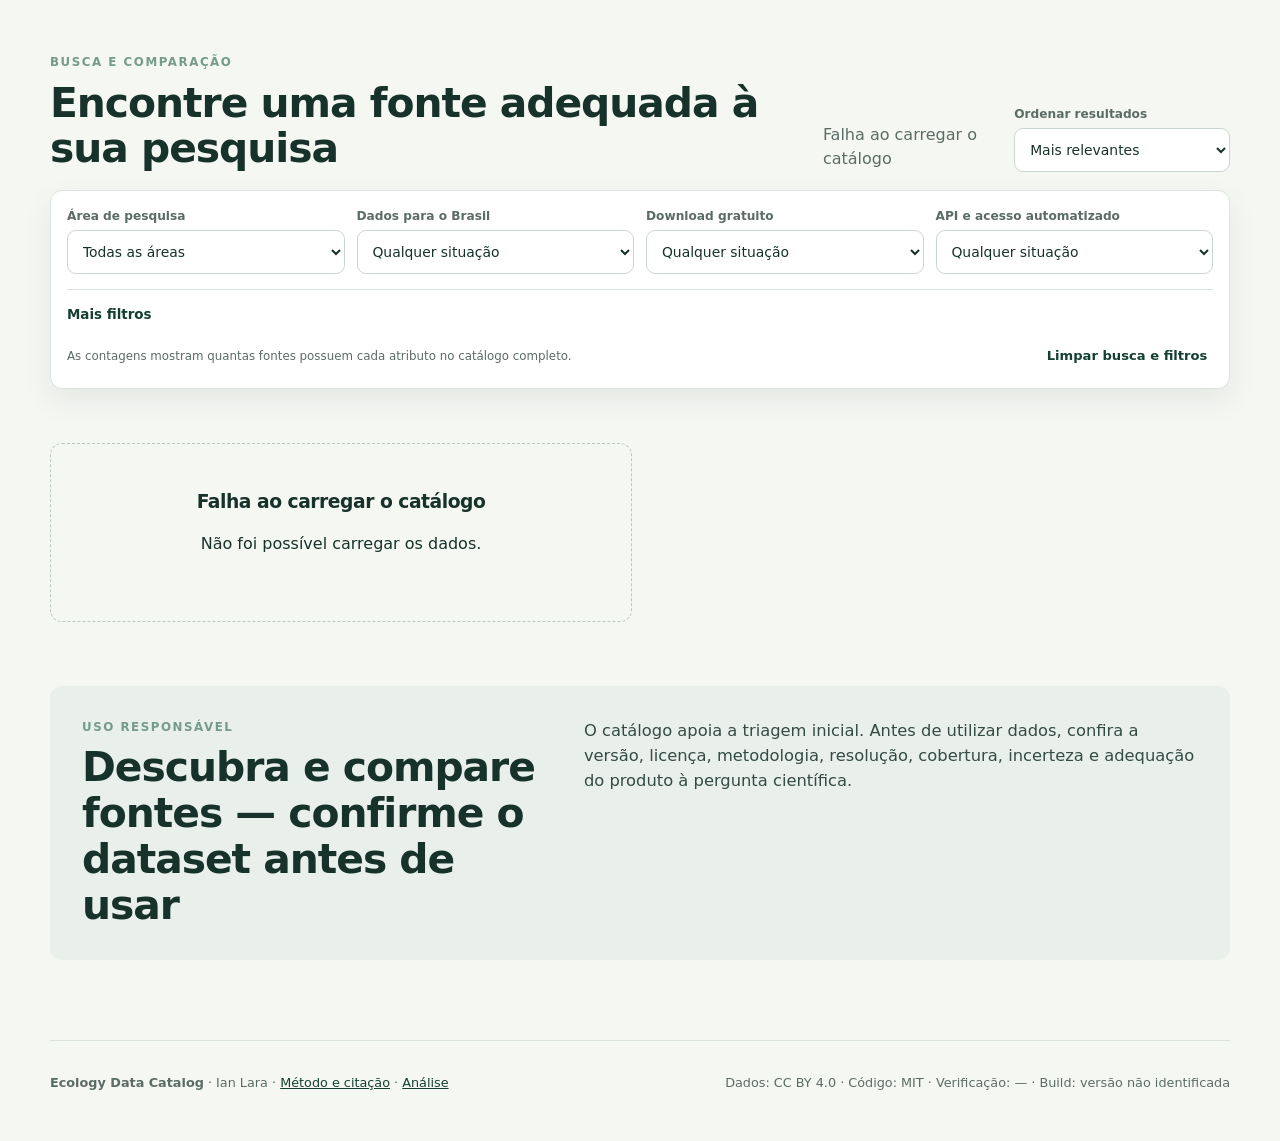
==== commit 153fa341: "feat: mostrar pendências de separação dos links" ====
--- a/index.html
+++ b/index.html
@@ -42,8 +42,9 @@
 <div><strong id="q-peer-reviewed">—</strong><span>com evidência revisada por pares</span></div>
 <div><strong id="q-access-uncertain">—</strong><span>com alguma incerteza de acesso</span></div>
 <div><strong id="q-license-uncertain">—</strong><span>com licença variável ou ainda incerta</span></div>
+<div><strong id="q-link-role-pending">—</strong><span>com “Acessar dados” ainda igual ao “Site oficial”</span></div>
 </div></div>
-<p class="search-help">Use esses indicadores para interpretar o grau de completude. Confirme licença, versão, método, escala e condições no produto específico antes de usar os dados.</p>
+<p class="search-help">“Site oficial” deve levar à página institucional principal ou à página sobre a fonte. “Acessar dados” deve levar ao catálogo, busca, visualizador, solicitação ou download. URLs iguais permanecem como pendência até revisão oficial.</p>
 </section>
 <section class="wrap areas-section" id="areas" aria-labelledby="areas-heading">
 <div class="section-heading"><div><p class="eyebrow">Exploração temática</p><h2 id="areas-heading">Comece por uma área de pesquisa</h2></div><p>As áreas condensam temas relacionados. Uma fonte pode aparecer em mais de uma área.</p></div>
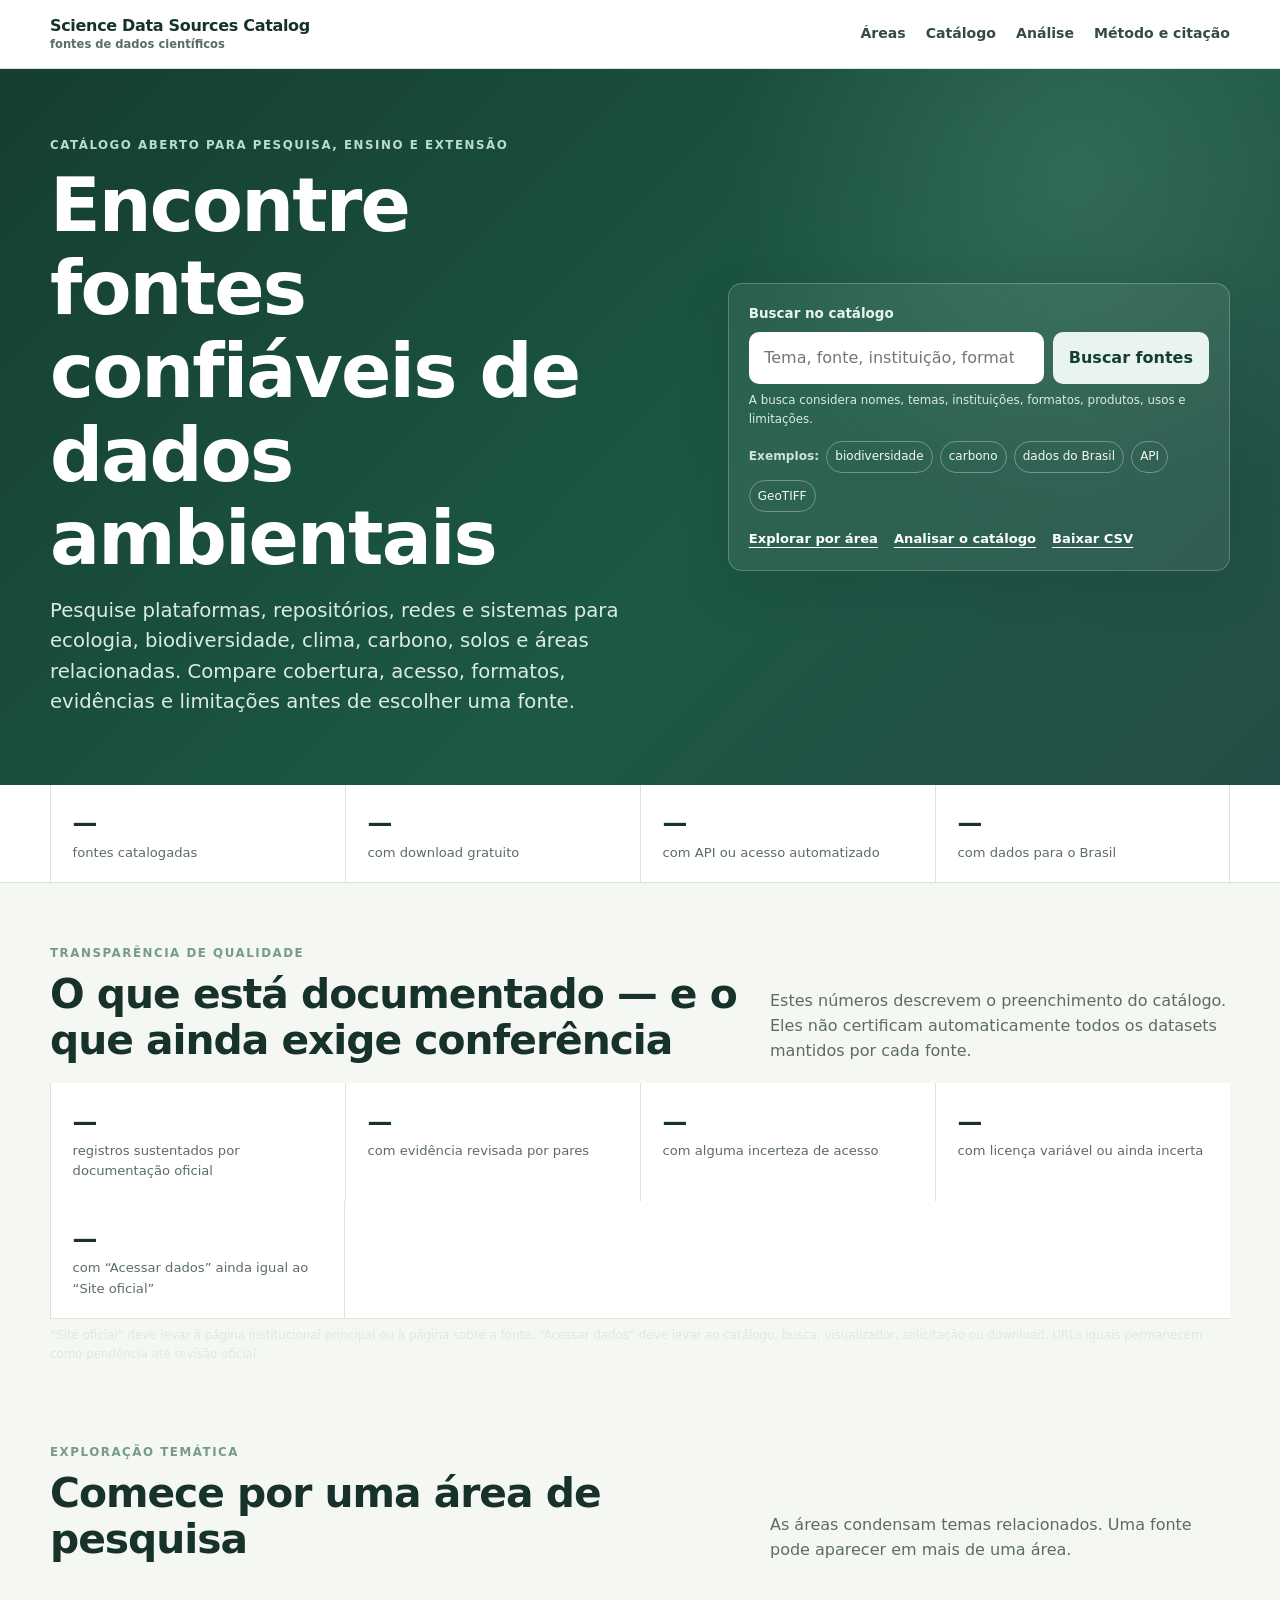
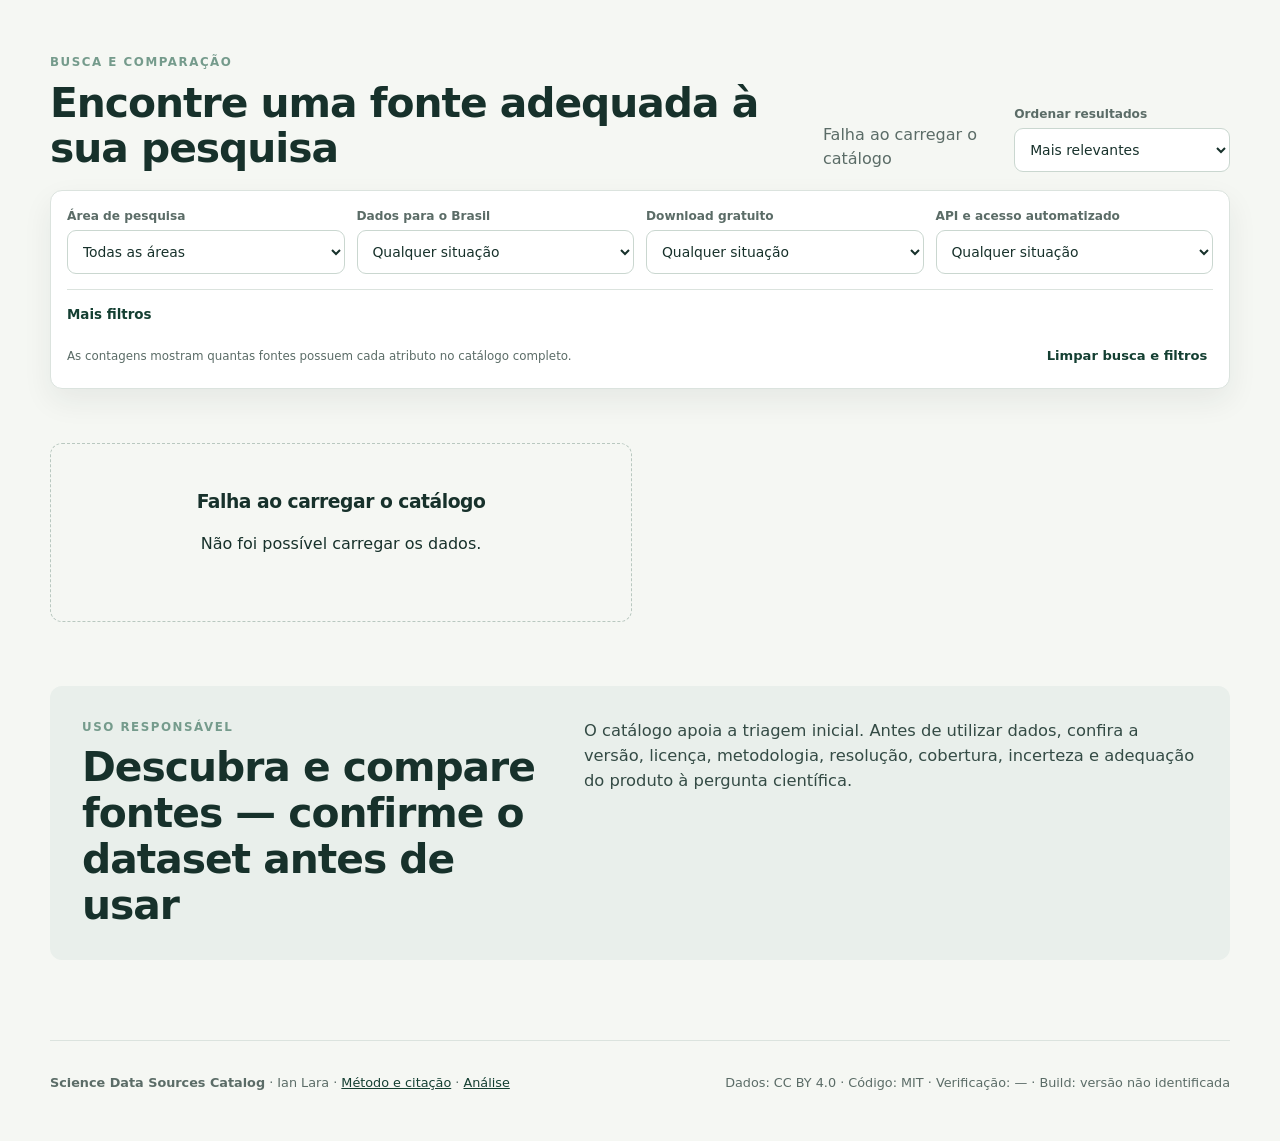
==== commit 95a8f3ee: "Atualizar identidade pública em index.html" ====
--- a/index.html
+++ b/index.html
@@ -4,12 +4,12 @@
 <meta charset="utf-8"><meta name="viewport" content="width=device-width,initial-scale=1">
 <meta name="description" content="Pesquise e compare fontes confiáveis de dados ambientais para pesquisa, ensino e extensão.">
 <meta name="theme-color" content="#173f32"><meta name="color-scheme" content="light">
-<title>Ecology Data Catalog · Fontes de dados ambientais</title><link rel="stylesheet" href="assets/style.css"><link rel="stylesheet" href="assets/accessibility.css">
+<title>Science Data Sources Catalog · Fontes de dados ambientais</title><link rel="stylesheet" href="assets/style.css"><link rel="stylesheet" href="assets/accessibility.css">
 </head>
 <body>
 <a class="skip" href="#conteudo">Ir ao conteúdo</a>
 <nav class="site-nav" aria-label="Navegação principal"><div class="wrap nav-inner">
-<a class="brand" href="index.html" aria-label="Ecology Data Catalog — página inicial"><span>Ecology Data Catalog</span><small>fontes de dados ambientais</small></a>
+<a class="brand" href="index.html" aria-label="Science Data Sources Catalog — página inicial"><span>Science Data Sources Catalog</span><small>fontes de dados científicos</small></a>
 <div class="nav-links"><a href="#areas">Áreas</a><a href="#catalogo" aria-current="page">Catálogo</a><a href="analytics.html">Análise</a><a href="about.html">Método e citação</a></div>
 </div></nav>
 <header class="hero"><div class="wrap hero-grid">
@@ -75,11 +75,11 @@
 <div class="active-filters" id="active-filters" role="region" aria-label="Filtros ativos" aria-live="polite" hidden></div>
 <div id="list" class="cards" role="list" aria-busy="true" aria-describedby="count"></div>
 <div id="empty" class="empty" role="status" hidden><h3>Nenhuma fonte corresponde à busca</h3><p>Remova um filtro ou tente um termo mais amplo.</p></div>
-<noscript><div class="noscript"><h3>O catálogo interativo requer JavaScript</h3><p>Você ainda pode <a href="data/data_resources.csv" download>baixar o CSV completo</a>, consultar a <a href="about.html">metodologia e citação</a> ou acessar o <a href="https://github.com/Ian-loc/ecology-data-catalog">repositório no GitHub</a>.</p></div></noscript>
+<noscript><div class="noscript"><h3>O catálogo interativo requer JavaScript</h3><p>Você ainda pode <a href="data/data_resources.csv" download>baixar o CSV completo</a>, consultar a <a href="about.html">metodologia e citação</a> ou acessar o <a href="https://github.com/Ian-loc/ScienceDataSourcesCatalog">repositório no GitHub</a>.</p></div></noscript>
 </section>
 <section class="wrap about"><div><p class="eyebrow">Uso responsável</p><h2>Descubra e compare fontes — confirme o dataset antes de usar</h2></div><p>O catálogo apoia a triagem inicial. Antes de utilizar dados, confira a versão, licença, metodologia, resolução, cobertura, incerteza e adequação do produto à pergunta científica.</p></section>
 </main>
-<footer class="wrap"><p><strong>Ecology Data Catalog</strong> · Ian Lara · <a href="about.html">Método e citação</a> · <a href="analytics.html">Análise</a></p><p>Dados: CC BY 4.0 · Código: MIT · Verificação: <span id="updated">—</span> · Build: <span data-build-meta>—</span></p></footer>
+<footer class="wrap"><p><strong>Science Data Sources Catalog</strong> · Ian Lara · <a href="about.html">Método e citação</a> · <a href="analytics.html">Análise</a></p><p>Dados: CC BY 4.0 · Código: MIT · Verificação: <span id="updated">—</span> · Build: <span data-build-meta>—</span></p></footer>
 <script src="assets/app.js" defer></script>
 <script src="assets/build-meta.js" defer></script>
 </body></html>
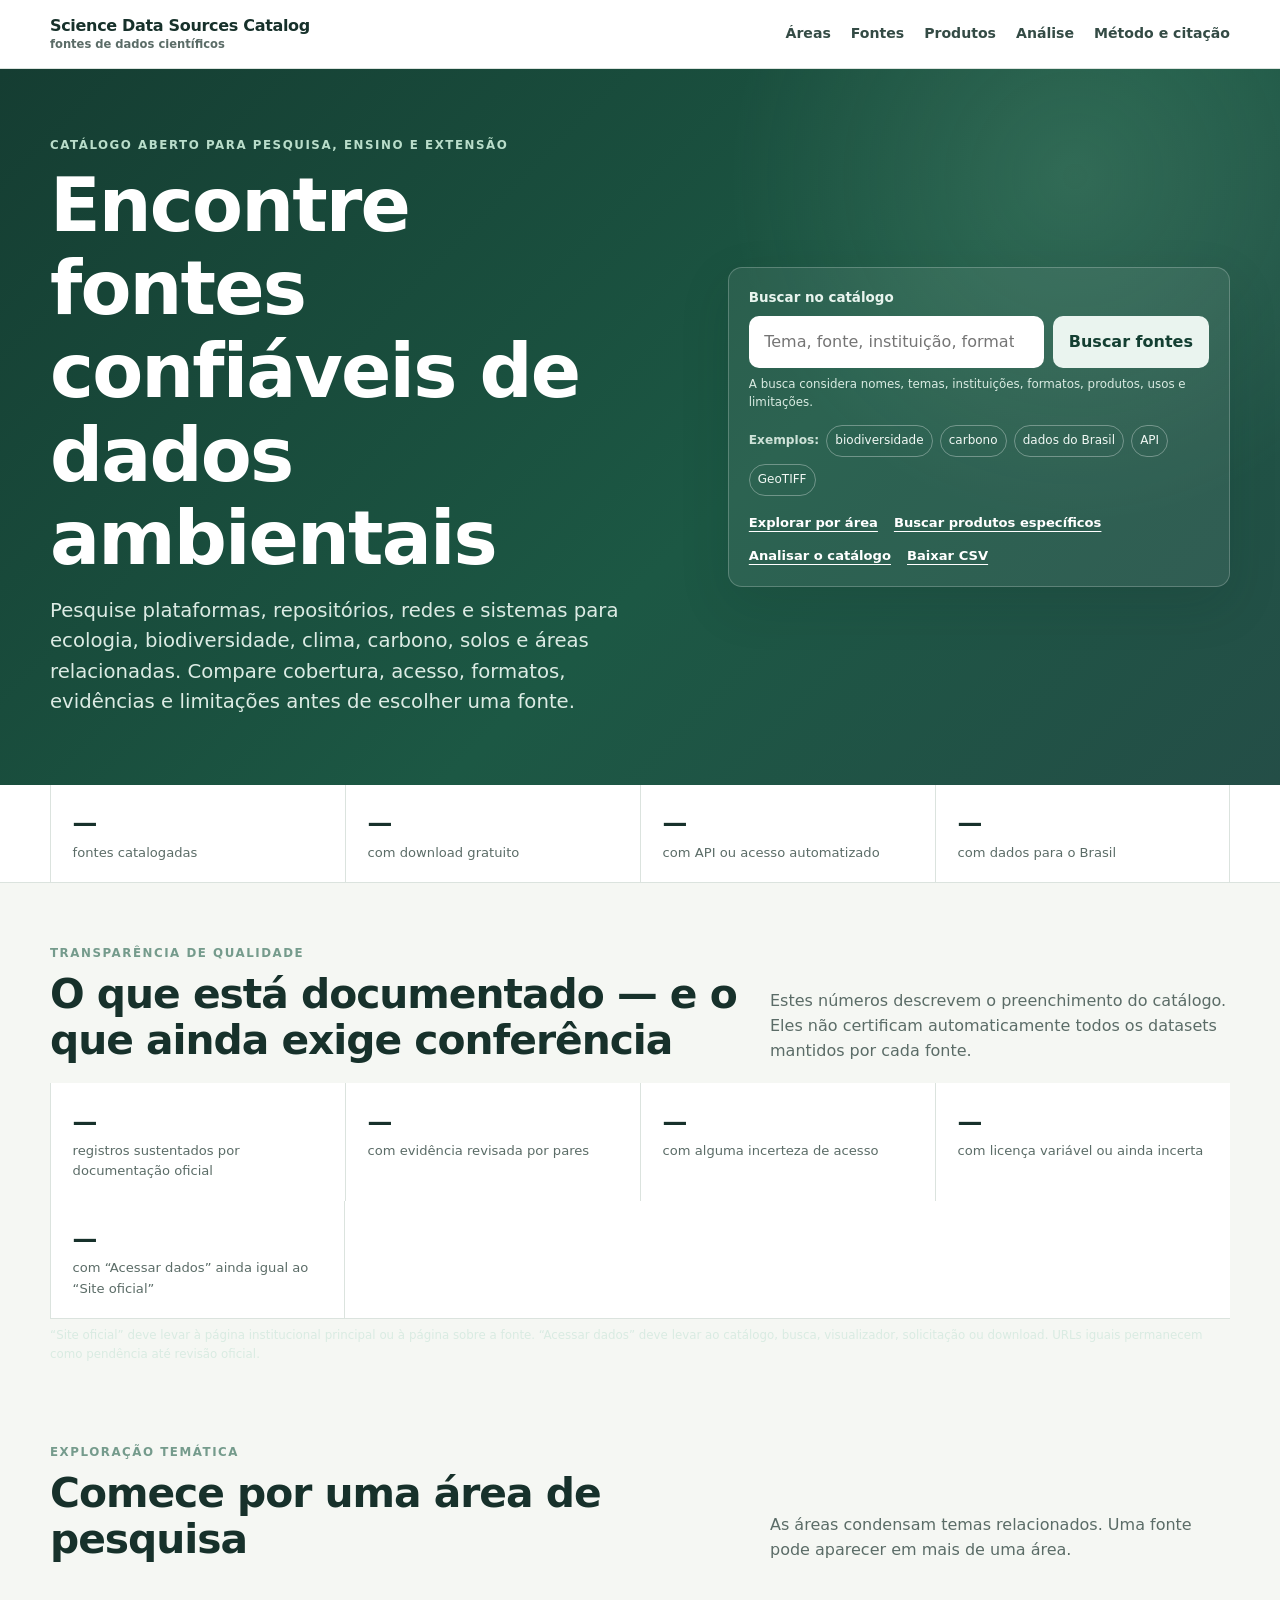
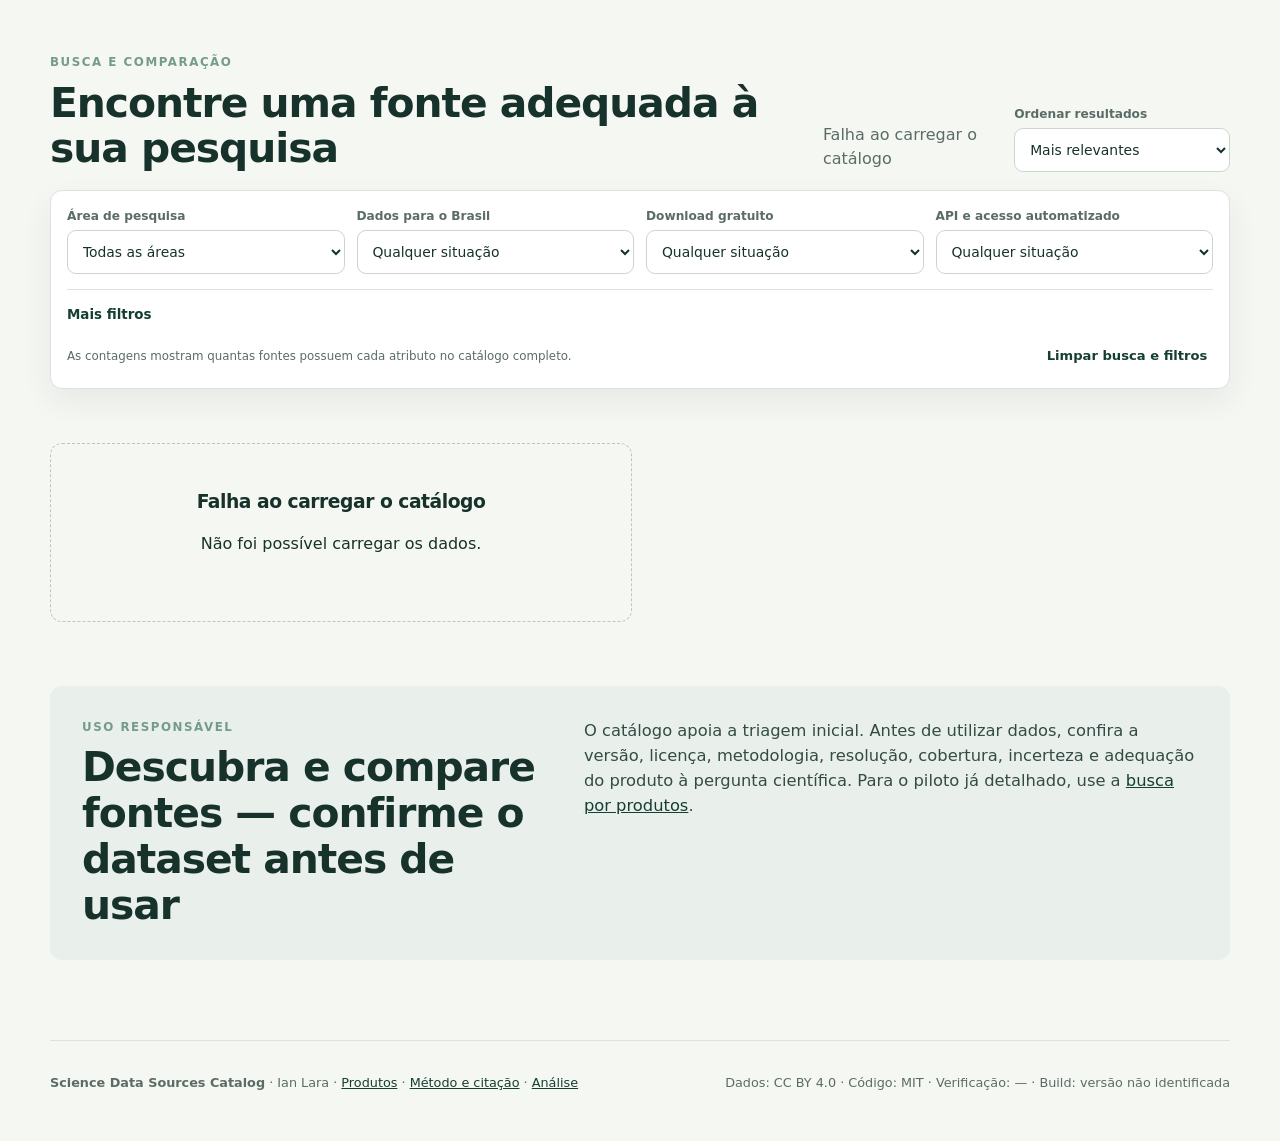
==== commit 5980ed08: "feat: integrar navegação entre fontes e produtos" ====
--- a/index.html
+++ b/index.html
@@ -10,7 +10,7 @@
 <a class="skip" href="#conteudo">Ir ao conteúdo</a>
 <nav class="site-nav" aria-label="Navegação principal"><div class="wrap nav-inner">
 <a class="brand" href="index.html" aria-label="Science Data Sources Catalog — página inicial"><span>Science Data Sources Catalog</span><small>fontes de dados científicos</small></a>
-<div class="nav-links"><a href="#areas">Áreas</a><a href="#catalogo" aria-current="page">Catálogo</a><a href="analytics.html">Análise</a><a href="about.html">Método e citação</a></div>
+<div class="nav-links"><a href="#areas">Áreas</a><a href="#catalogo" aria-current="page">Fontes</a><a href="products.html">Produtos</a><a href="analytics.html">Análise</a><a href="about.html">Método e citação</a></div>
 </div></nav>
 <header class="hero"><div class="wrap hero-grid">
 <div class="hero-copy">
@@ -25,7 +25,7 @@
 <p class="search-help" id="search-help">A busca considera nomes, temas, instituições, formatos, produtos, usos e limitações.</p>
 </form>
 <div class="quick-search" aria-label="Buscas sugeridas"><span>Exemplos:</span><button type="button" data-query="biodiversidade">biodiversidade</button><button type="button" data-query="carbono">carbono</button><button type="button" data-query="Brasil">dados do Brasil</button><button type="button" data-query="API">API</button><button type="button" data-query="GeoTIFF">GeoTIFF</button></div>
-<div class="hero-links"><a href="#areas">Explorar por área</a><a href="analytics.html">Analisar o catálogo</a><a href="data/data_resources.csv" download>Baixar CSV</a></div>
+<div class="hero-links"><a href="#areas">Explorar por área</a><a href="products.html">Buscar produtos específicos</a><a href="analytics.html">Analisar o catálogo</a><a href="data/data_resources.csv" download>Baixar CSV</a></div>
 </div>
 </div></header>
 <section class="stats" aria-label="Resumo do catálogo"><div class="wrap stats-grid">
@@ -77,9 +77,9 @@
 <div id="empty" class="empty" role="status" hidden><h3>Nenhuma fonte corresponde à busca</h3><p>Remova um filtro ou tente um termo mais amplo.</p></div>
 <noscript><div class="noscript"><h3>O catálogo interativo requer JavaScript</h3><p>Você ainda pode <a href="data/data_resources.csv" download>baixar o CSV completo</a>, consultar a <a href="about.html">metodologia e citação</a> ou acessar o <a href="https://github.com/Ian-loc/ScienceDataSourcesCatalog">repositório no GitHub</a>.</p></div></noscript>
 </section>
-<section class="wrap about"><div><p class="eyebrow">Uso responsável</p><h2>Descubra e compare fontes — confirme o dataset antes de usar</h2></div><p>O catálogo apoia a triagem inicial. Antes de utilizar dados, confira a versão, licença, metodologia, resolução, cobertura, incerteza e adequação do produto à pergunta científica.</p></section>
+<section class="wrap about"><div><p class="eyebrow">Uso responsável</p><h2>Descubra e compare fontes — confirme o dataset antes de usar</h2></div><p>O catálogo apoia a triagem inicial. Antes de utilizar dados, confira a versão, licença, metodologia, resolução, cobertura, incerteza e adequação do produto à pergunta científica. Para o piloto já detalhado, use a <a href="products.html">busca por produtos</a>.</p></section>
 </main>
-<footer class="wrap"><p><strong>Science Data Sources Catalog</strong> · Ian Lara · <a href="about.html">Método e citação</a> · <a href="analytics.html">Análise</a></p><p>Dados: CC BY 4.0 · Código: MIT · Verificação: <span id="updated">—</span> · Build: <span data-build-meta>—</span></p></footer>
+<footer class="wrap"><p><strong>Science Data Sources Catalog</strong> · Ian Lara · <a href="products.html">Produtos</a> · <a href="about.html">Método e citação</a> · <a href="analytics.html">Análise</a></p><p>Dados: CC BY 4.0 · Código: MIT · Verificação: <span id="updated">—</span> · Build: <span data-build-meta>—</span></p></footer>
 <script src="assets/app.js" defer></script>
 <script src="assets/build-meta.js" defer></script>
 </body></html>
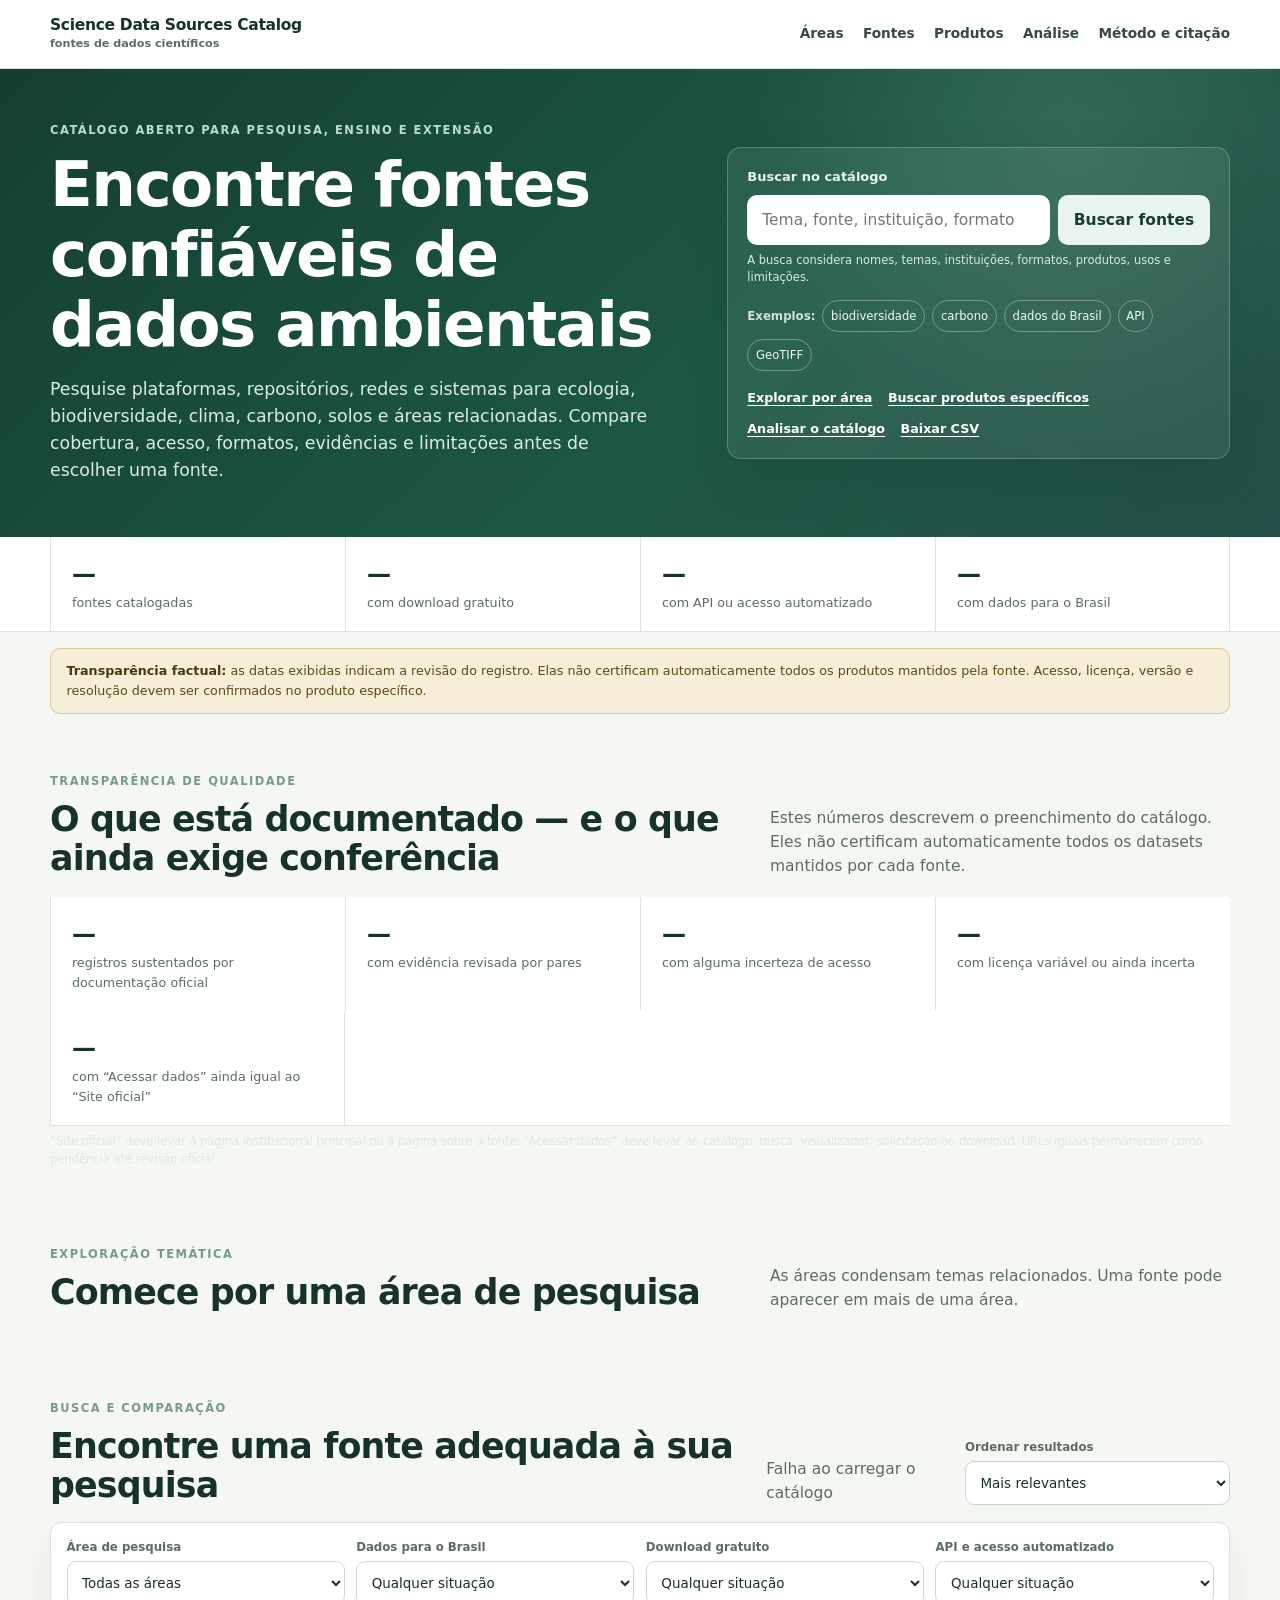
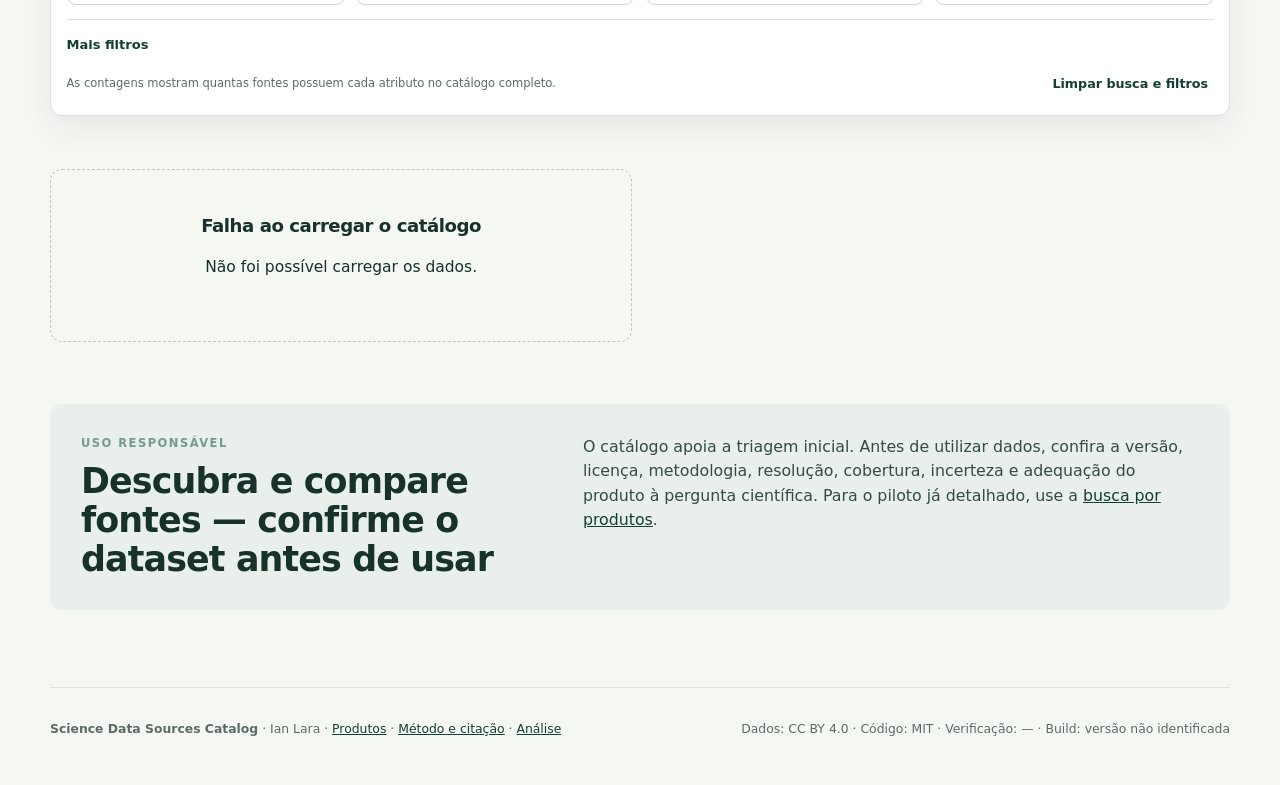
==== commit c0e5ff31: "fix: materialize factual corrections and compact UI" ====
--- a/index.html
+++ b/index.html
@@ -34,6 +34,7 @@
 <div><strong id="n-api">—</strong><span>com API ou acesso automatizado</span></div>
 <div><strong id="n-br">—</strong><span>com dados para o Brasil</span></div>
 </div></section>
+<aside class="verification-notice wrap" role="note" aria-label="Estado da verificação factual"><strong>Transparência factual:</strong> as datas exibidas indicam a revisão do registro. Elas não certificam automaticamente todos os produtos mantidos pela fonte. Acesso, licença, versão e resolução devem ser confirmados no produto específico.</aside>
 <main id="conteudo">
 <section class="wrap areas-section" id="qualidade" aria-labelledby="quality-heading">
 <div class="section-heading"><div><p class="eyebrow">Transparência de qualidade</p><h2 id="quality-heading">O que está documentado — e o que ainda exige conferência</h2></div><p>Estes números descrevem o preenchimento do catálogo. Eles não certificam automaticamente todos os datasets mantidos por cada fonte.</p></div>
@@ -53,7 +54,7 @@
 <section class="wrap catalog" id="catalogo" aria-labelledby="catalog-heading">
 <div class="catalog-toolbar">
 <div class="heading"><div><p class="eyebrow">Busca e comparação</p><h2 id="catalog-heading" tabindex="-1">Encontre uma fonte adequada à sua pesquisa</h2></div><p id="count" role="status" aria-live="polite" aria-atomic="true">Carregando fontes…</p></div>
-<label class="sort-control" for="sort"><span>Ordenar resultados</span><select id="sort"><option value="relevance">Mais relevantes</option><option value="name">Nome de A a Z</option><option value="verified">Verificação mais recente</option></select></label>
+<label class="sort-control" for="sort"><span>Ordenar resultados</span><select id="sort"><option value="relevance">Mais relevantes</option><option value="name">Nome de A a Z</option><option value="verified">Revisão do registro mais recente</option></select></label>
 </div>
 <form class="filters" id="filters" role="search" aria-label="Filtros do catálogo" aria-describedby="filter-note">
 <fieldset class="essential-grid"><legend class="sr-only">Filtros principais</legend>
--- a/assets/style.css
+++ b/assets/style.css
@@ -9,6 +9,8 @@
   --soft:#e5f1eb;
   --blue:#e8f1f5;
   --amber:#f6eed9;
+  --red-soft:#f7e9e6;
+  --gray-soft:#eef1ef;
   --shadow:0 12px 30px #17312b12;
   font-family:Inter,ui-sans-serif,system-ui,-apple-system,"Segoe UI",sans-serif;
   color:var(--ink);
@@ -97,26 +99,54 @@
 .active-filters b{font-size:.95rem;line-height:1}
 
 .cards{display:grid;grid-template-columns:repeat(2,minmax(0,1fr));gap:1rem;margin-top:1.2rem}
-.card{display:flex;min-width:0;flex-direction:column;padding:1.2rem;background:#fff;border:1px solid var(--line);border-radius:12px}
-.card:hover{border-color:#b6cbbf;box-shadow:var(--shadow)}
-.top{display:flex;align-items:start;justify-content:space-between;gap:1rem}
-.card h3{margin-bottom:.35rem;font-size:1.18rem}
-.acronym{color:var(--muted);font-weight:650}
-.tag{flex:0 1 auto;max-width:46%;text-align:right;padding:.25rem .48rem;border-radius:8px;background:var(--soft);color:var(--dark);font-size:.7rem;font-weight:800}
-.description{color:#344b45}
-.chips{display:flex;flex-wrap:wrap;gap:.4rem;margin:.7rem 0}
+.card{display:flex;min-width:0;flex-direction:column;padding:1.25rem;background:#fff;border:1px solid var(--line);border-radius:12px}
+.card:hover{border-color:#a9c4b6;box-shadow:var(--shadow)}
+.card-header{display:flex;align-items:flex-start;justify-content:space-between;gap:1rem}
+.card-title{min-width:0}
+.title-line{display:flex;flex-wrap:wrap;align-items:baseline;gap:.45rem}
+.card h3{margin:0;font-size:1.24rem}
+.acronym{color:var(--muted);font-size:.82rem;font-weight:750}
+.identity{margin:.3rem 0 0;color:var(--muted);font-size:.78rem;font-weight:650;line-height:1.35}
+.verified-date{flex:0 0 auto;padding:.24rem .42rem;border:1px solid var(--line);border-radius:7px;color:var(--muted);font-size:.67rem;white-space:nowrap}
+.description{margin:.9rem 0 .65rem;color:#344b45}
+.chips{display:flex;flex-wrap:wrap;gap:.4rem;margin:.2rem 0 .9rem}
 .chip{padding:.22rem .46rem;border-radius:7px;background:var(--blue);color:#315464;font-size:.72rem}
-.access{display:flex;flex-wrap:wrap;gap:.5rem;margin-top:auto;color:var(--muted);font-size:.78rem}
-.access span{padding:.28rem .48rem;border:1px solid var(--line);border-radius:8px}
-.card details{margin-top:1rem;padding-top:.8rem;border-top:1px solid var(--line)}
-.card summary{color:var(--dark);font-weight:750;cursor:pointer}
-.details{display:grid;grid-template-columns:1fr 1fr;gap:.8rem 1rem;margin:1rem 0}
+.status-grid{display:grid;grid-template-columns:repeat(3,minmax(0,1fr));gap:.5rem;margin:.15rem 0 .9rem}
+.status-badge{display:flex;min-width:0;align-items:center;gap:.48rem;padding:.55rem;border:1px solid var(--line);border-radius:9px;background:var(--gray-soft)}
+.status-symbol{display:grid;width:1.45rem;height:1.45rem;flex:0 0 auto;place-items:center;border-radius:50%;background:#fff;font-size:.78rem;font-weight:900}
+.status-badge span:last-child{display:flex;min-width:0;flex-direction:column}
+.status-badge small{overflow:hidden;color:var(--muted);font-size:.63rem;line-height:1.2;text-overflow:ellipsis;white-space:nowrap}
+.status-badge strong{font-size:.78rem;line-height:1.25}
+.status-yes{background:var(--soft);border-color:#bfd7ca}
+.status-yes .status-symbol{color:var(--green)}
+.status-partial{background:var(--amber);border-color:#e7d7aa}
+.status-partial .status-symbol{color:#7b5f10}
+.status-no{background:var(--red-soft);border-color:#e7c9c1}
+.status-no .status-symbol{color:#8b3b2d}
+.status-unknown,.status-na{background:var(--gray-soft)}
+.card-highlights{display:grid;grid-template-columns:1fr 1fr;gap:.65rem;margin-bottom:.9rem}
+.highlight{min-width:0;padding:.75rem;border-radius:9px}
+.highlight span{display:block;margin-bottom:.28rem;color:var(--muted);font-size:.66rem;font-weight:850;letter-spacing:.04em;text-transform:uppercase}
+.highlight p{display:-webkit-box;overflow:hidden;margin:0;color:#344b45;font-size:.82rem;line-height:1.45;-webkit-box-orient:vertical;-webkit-line-clamp:4}
+.academic-use{background:#eef4f6}
+.limitation{background:var(--amber)}
+.card-actions{display:flex;flex-wrap:wrap;gap:.55rem;margin-top:auto}
+.action-primary,.action-secondary{display:inline-flex;min-height:40px;align-items:center;justify-content:center;gap:.3rem;padding:.55rem .75rem;border-radius:9px;font-size:.8rem;font-weight:800;text-decoration:none}
+.action-primary{background:var(--green);color:#fff;border:1px solid var(--green)}
+.action-primary:hover{background:var(--dark)}
+.action-secondary{background:#fff;color:var(--dark);border:1px solid #b9ccc2}
+.action-secondary:hover{background:var(--soft)}
+.card-details{margin-top:1rem;padding-top:.8rem;border-top:1px solid var(--line)}
+.card-details>summary{color:var(--dark);font-size:.84rem;font-weight:800;cursor:pointer}
+.detail-groups{display:grid;gap:.8rem;margin-top:1rem}
+.detail-group{padding:.9rem;border:1px solid var(--line);border-radius:10px;background:#fbfcfb}
+.detail-group h4{margin:0 0 .65rem;color:var(--dark);font-size:.88rem}
+.detail-grid{display:grid;grid-template-columns:1fr 1fr;gap:.7rem 1rem}
 .detail{min-width:0}
-.detail strong{display:block;color:var(--muted);font-size:.68rem;letter-spacing:.04em;text-transform:uppercase}
-.detail span{overflow-wrap:anywhere;font-size:.86rem}
-.notes{padding:.7rem;background:var(--amber);border-radius:9px;font-size:.84rem}
-.source-links{display:flex;flex-wrap:wrap;gap:.5rem 1rem;align-items:center}
-.source{display:inline-flex;margin-top:.8rem;font-weight:800}
+.detail strong{display:block;color:var(--muted);font-size:.66rem;letter-spacing:.04em;text-transform:uppercase}
+.detail span{display:block;overflow-wrap:anywhere;font-size:.84rem}
+.detail-links{display:flex;flex-wrap:wrap;gap:.5rem;margin-top:.8rem;padding-top:.7rem;border-top:1px solid var(--line)}
+.detail-links .action-secondary{min-height:36px;padding:.45rem .65rem;font-size:.75rem}
 .empty{margin-top:1.2rem;padding:3rem 1rem;border:1px dashed #b9c8c0;border-radius:12px;text-align:center}
 
 .about{display:grid;grid-template-columns:.85fr 1.15fr;gap:3rem;margin:0 auto 5rem;padding:2rem;background:#e9efeb;border-radius:12px}
@@ -160,6 +190,7 @@
   .area-grid{grid-template-columns:repeat(2,minmax(0,1fr))}
   .essential-grid{grid-template-columns:repeat(2,1fr)}
   .advanced-grid{grid-template-columns:repeat(2,1fr)}
+  .status-grid{grid-template-columns:1fr}
   .stats-grid{grid-template-columns:repeat(2,1fr)}
   .summary-grid{grid-template-columns:repeat(3,1fr)}
   .summary-grid div{border-bottom:1px solid var(--line)}
@@ -173,9 +204,23 @@
   .search-row{grid-template-columns:1fr}
   .section-heading,.heading,.catalog-toolbar,.filter-footer,footer{align-items:start;flex-direction:column}
   .sort-control{width:100%;min-width:0}
-  .area-grid,.essential-grid,.advanced-grid,.cards,.about,.analysis-intro,.chart-grid{grid-template-columns:1fr}
-  .details{grid-template-columns:1fr}
+  .area-grid,.essential-grid,.advanced-grid,.cards,.about,.analysis-intro,.chart-grid,.card-highlights,.detail-grid{grid-template-columns:1fr}
+  .card-header{flex-direction:column}
+  .verified-date{white-space:normal}
   .stats-grid div{padding:1rem}
   .summary-grid{grid-template-columns:repeat(2,1fr)}
   .chart-card.wide{grid-column:auto}
 }
+
+
+/* factual-remediation-compact-ui-2026-07-23 */
+html{font-size:15.5px}
+h1{font-size:clamp(2.15rem,5vw,4.05rem)}
+h2{font-size:clamp(1.55rem,3vw,2.25rem)}
+.lead{font-size:clamp(.96rem,1.5vw,1.12rem)}
+.hero-grid{padding:3.45rem 0}
+.card h3{font-size:1.12rem}
+.verified-date{font-size:.65rem}
+.verification-notice{margin-top:1rem;padding:.8rem 1rem;border:1px solid #d7c792;border-radius:10px;background:var(--amber);color:#5d4a14;font-size:.82rem}
+.verification-notice strong{color:#49390e}
+@media(max-width:720px){html{font-size:15px}.hero-grid{padding:2.6rem 0}}
